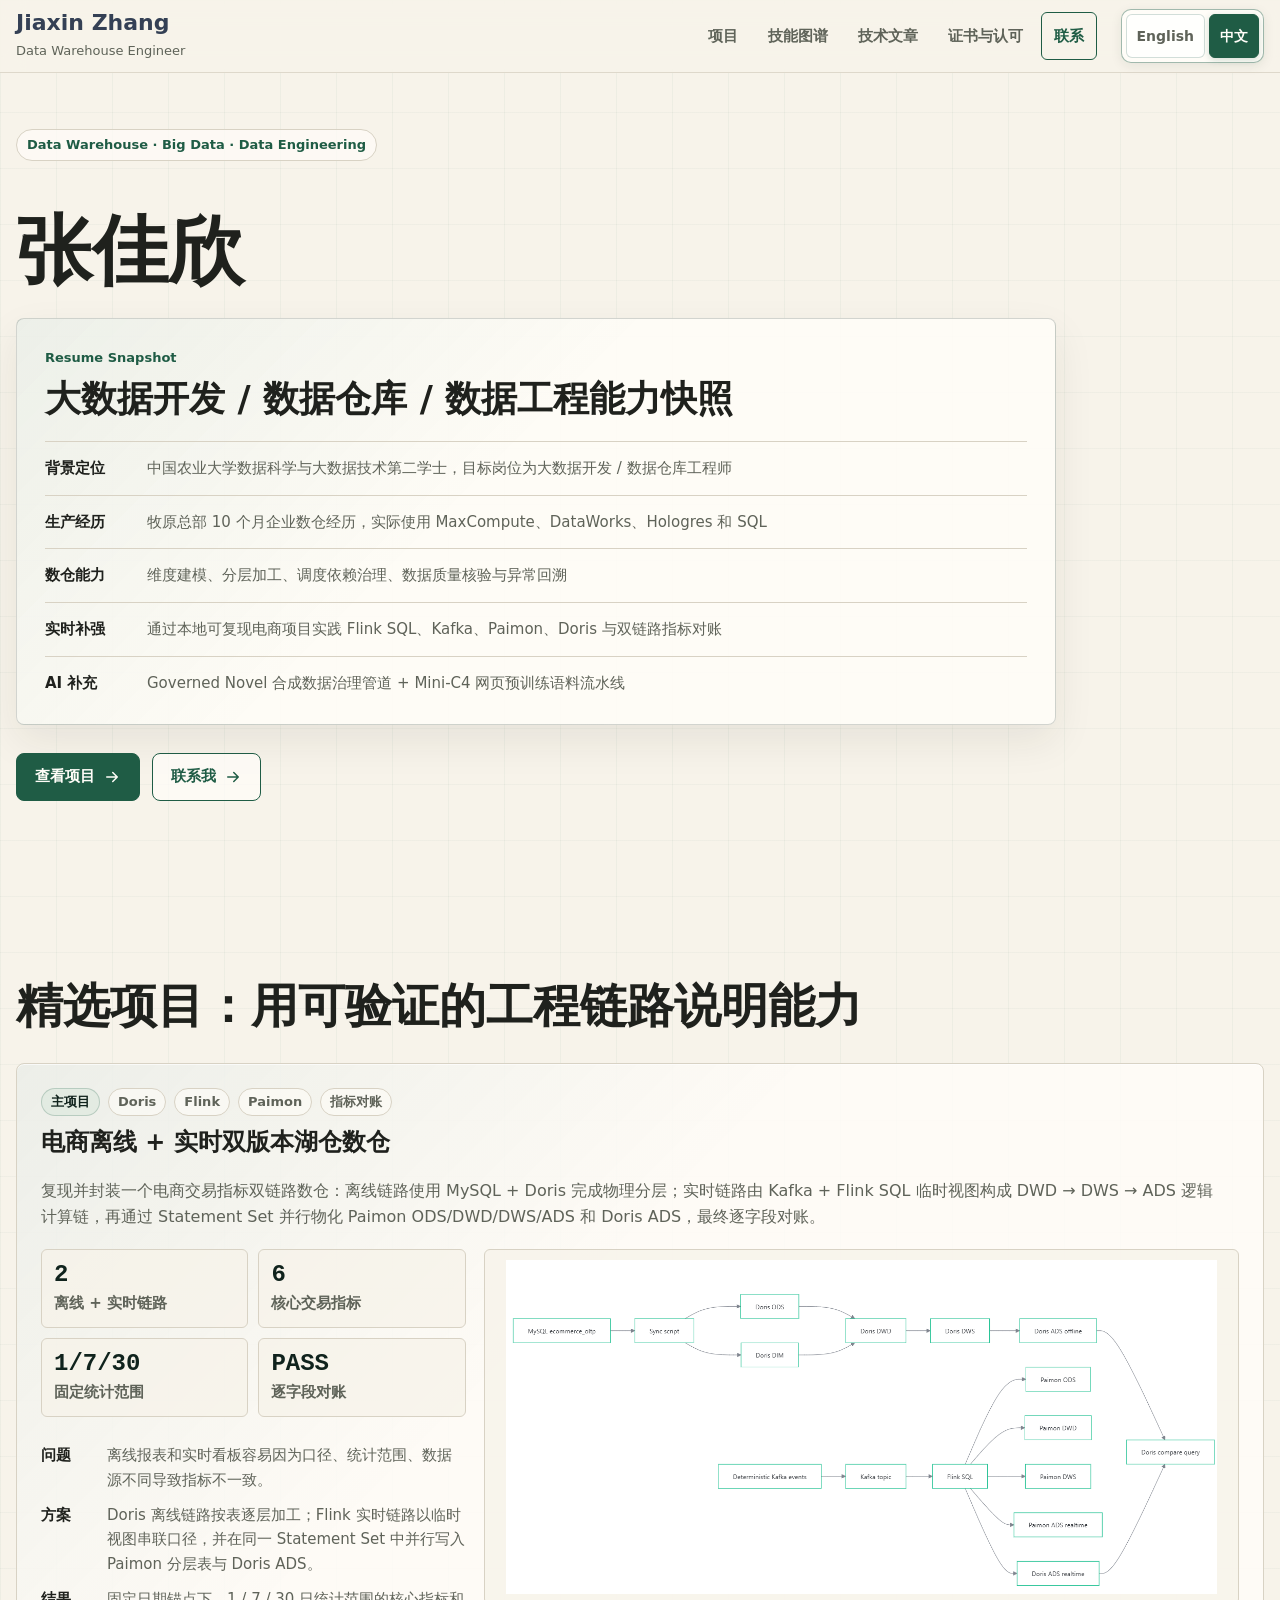
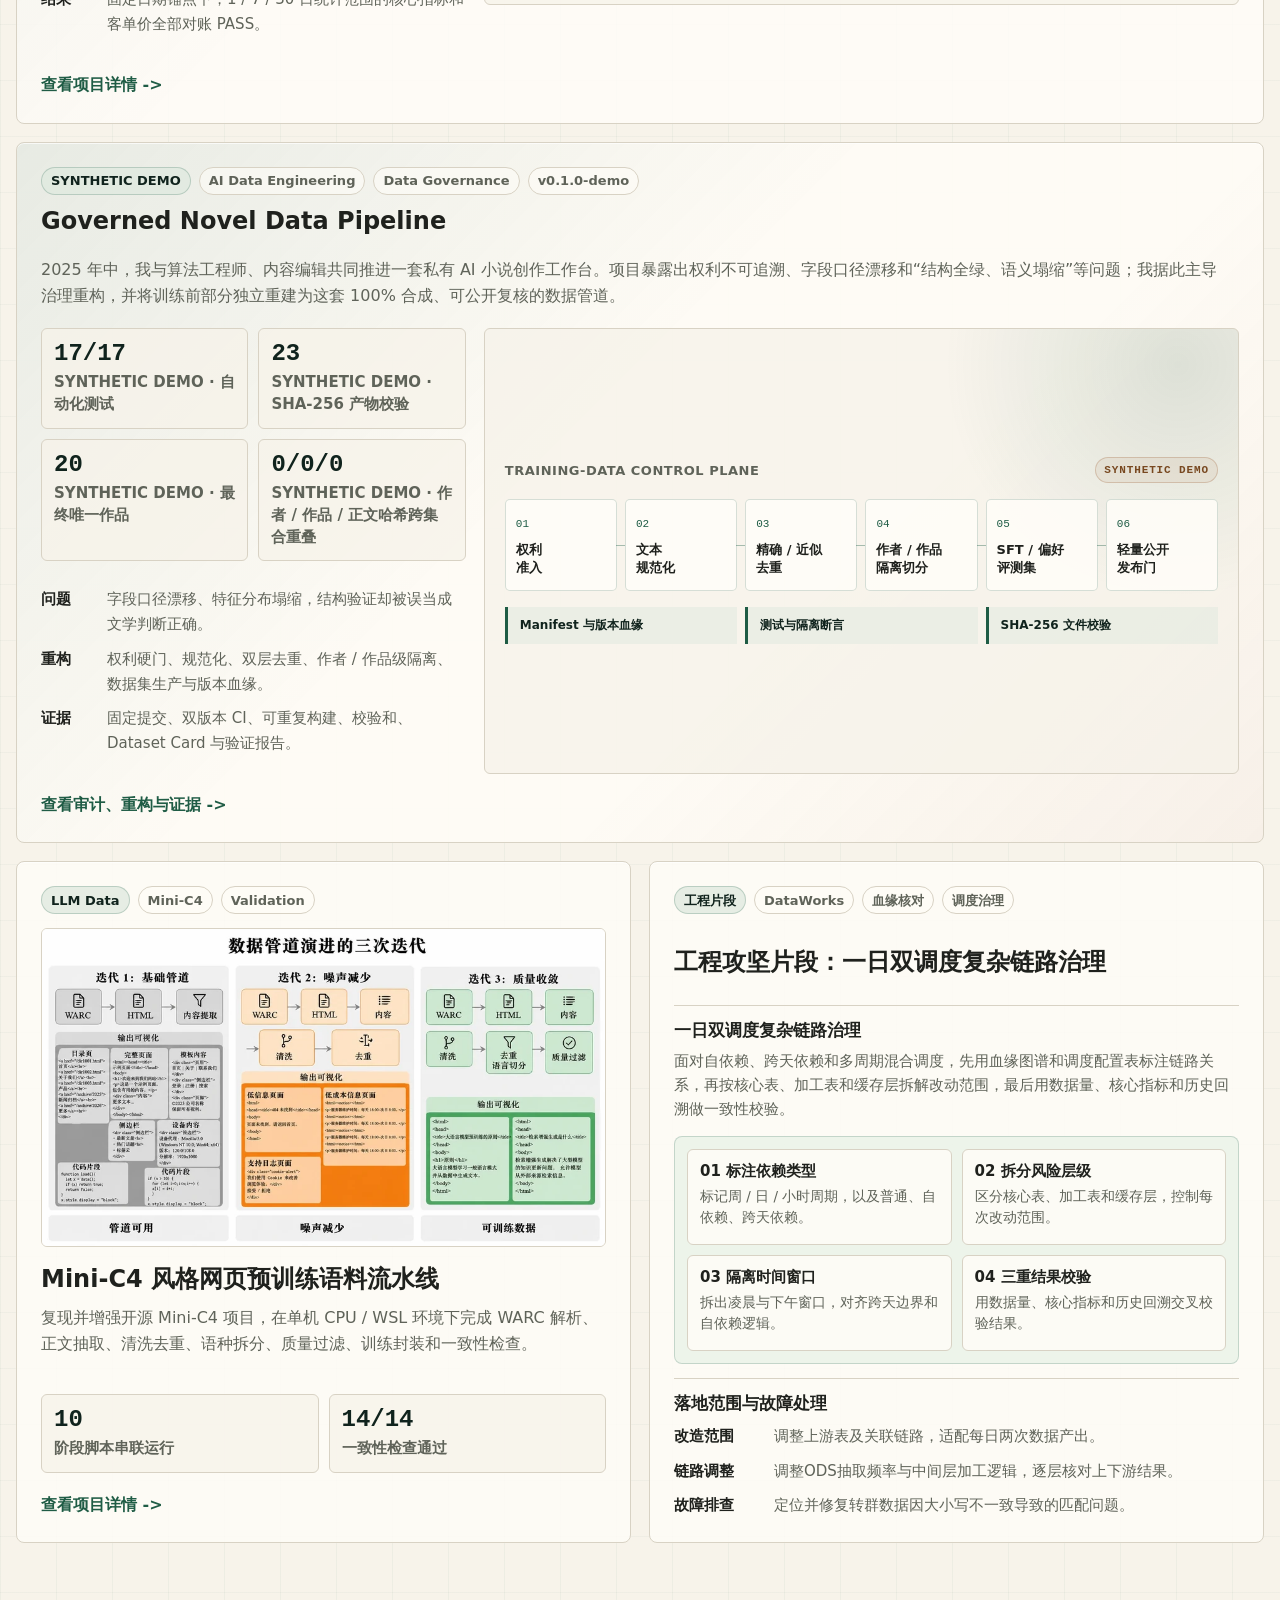
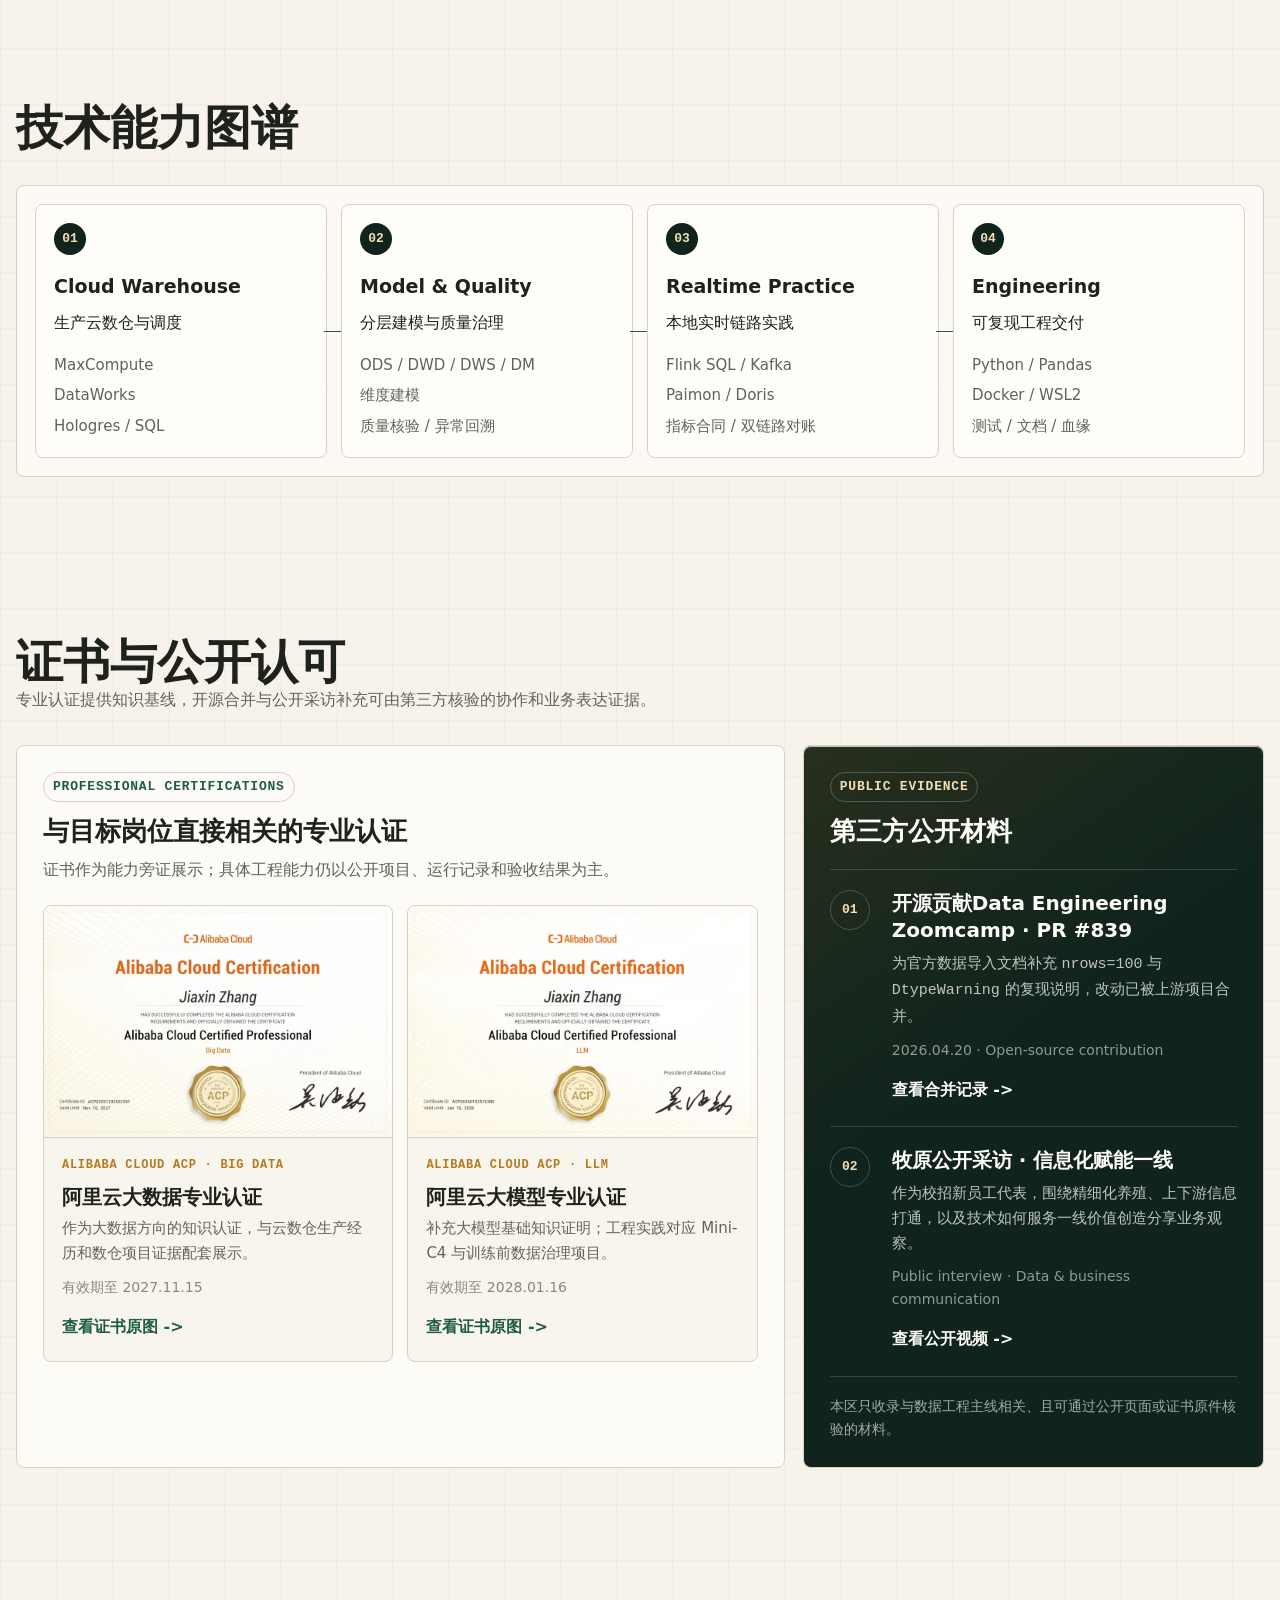
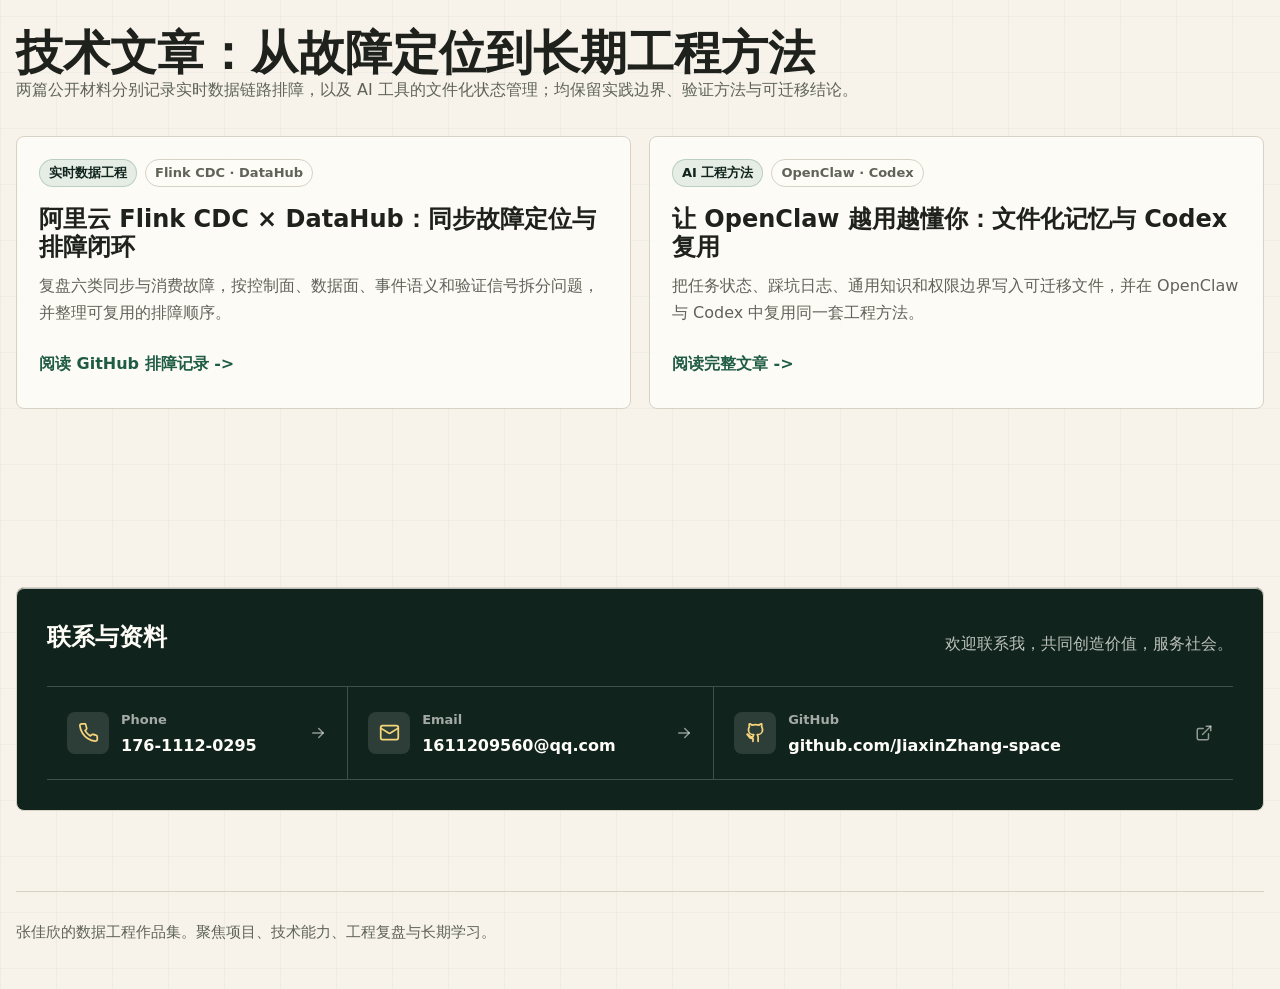
==== public/zh/index.html @ 57612148 "feat: add bilingual portfolio" ====
<!doctype html>
<html lang="zh-CN">
  <head>
    <meta charset="utf-8">
    <meta name="viewport" content="width=device-width, initial-scale=1">
    <title>张佳欣｜大数据开发 / 数据仓库 / 数据工程作品集</title>
    <meta
      name="description"
      content="张佳欣的大数据开发、数据仓库、数据工程方向作品集，展示离线数仓、实时链路、复杂调度和 LLM 数据管道项目。"
    >
    <link rel="canonical" href="https://jiaxinzhang-space.github.io/zh/">
    <link rel="alternate" hreflang="en" href="https://jiaxinzhang-space.github.io/">
    <link rel="alternate" hreflang="zh-CN" href="https://jiaxinzhang-space.github.io/zh/">
    <link rel="alternate" hreflang="x-default" href="https://jiaxinzhang-space.github.io/">
    <link rel="icon" href="../favicon.svg" type="image/svg+xml">
    <meta name="theme-color" content="#10231d">
    <meta property="og:type" content="website">
    <meta property="og:locale" content="zh_CN">
    <meta property="og:locale:alternate" content="en_US">
    <meta property="og:site_name" content="张佳欣的技术作品集">
    <meta property="og:title" content="张佳欣｜大数据开发 / 数据仓库 / 数据工程作品集">
    <meta property="og:description" content="离线数仓、实时链路、数据治理与 LLM 数据工程项目，用公开仓库和验收结果展示可验证的工程能力。">
    <meta property="og:url" content="https://jiaxinzhang-space.github.io/zh/">
    <meta property="og:image" content="https://jiaxinzhang-space.github.io/og-cover.png">
    <meta property="og:image:width" content="1200">
    <meta property="og:image:height" content="630">
    <meta name="twitter:card" content="summary_large_image">
    <meta name="twitter:title" content="张佳欣｜数据工程作品集">
    <meta name="twitter:description" content="离线数仓、实时链路、数据治理与 LLM 数据工程项目。">
    <meta name="twitter:image" content="https://jiaxinzhang-space.github.io/og-cover.png">
    <script type="application/ld+json">
      {
        "@context": "https://schema.org",
        "@graph": [
          {
            "@type": "Person",
            "@id": "https://jiaxinzhang-space.github.io/#person",
            "name": "张佳欣",
            "alternateName": "Jiaxin Zhang",
            "url": "https://jiaxinzhang-space.github.io/",
            "jobTitle": "数据工程师",
            "email": "mailto:1611209560@qq.com",
            "sameAs": [
              "https://github.com/JiaxinZhang-space",
              "https://blog.csdn.net/zjx19961016"
            ],
            "knowsAbout": ["数据仓库", "大数据开发", "数据工程", "Flink", "Doris", "LLM 数据工程"]
          },
          {
            "@type": "WebSite",
            "@id": "https://jiaxinzhang-space.github.io/zh/#website",
            "url": "https://jiaxinzhang-space.github.io/zh/",
            "name": "张佳欣的技术作品集",
            "inLanguage": "zh-CN",
            "author": {"@id": "https://jiaxinzhang-space.github.io/#person"}
          }
        ]
      }
    </script>
    <style>
      :root {
        --bg: #f7f3ea;
        --surface: #fffdf8;
        --surface-strong: #f0eadf;
        --ink: #1f211d;
        --muted: #5f6359;
        --subtle: #8a887e;
        --line: #d8d2c4;
        --line-strong: #bdb5a5;
        --green: #1f5c45;
        --green-dark: #10231d;
        --green-soft: #dfe9df;
        --amber: #b7791f;
        --amber-soft: #f3dfb7;
        --code: #f5efe3;
        --shadow: 0 16px 40px rgba(32, 34, 29, 0.08);
        --radius: 8px;
        --content: 1360px;
      }

      * {
        box-sizing: border-box;
      }

      body {
        margin: 0;
        background:
          linear-gradient(90deg, rgba(31, 92, 69, 0.045) 1px, transparent 1px),
          linear-gradient(rgba(31, 92, 69, 0.035) 1px, transparent 1px),
          var(--bg);
        background-size: 56px 56px;
        color: var(--ink);
        font-family:
          system-ui,
          -apple-system,
          BlinkMacSystemFont,
          "Segoe UI",
          sans-serif;
        font-size: clamp(16px, 0.95vw, 17px);
        line-height: 1.65;
      }

      a {
        color: inherit;
        text-decoration: none;
      }

      a:focus-visible,
      button:focus-visible {
        outline: 3px solid rgba(183, 121, 31, 0.55);
        outline-offset: 3px;
      }

      .skip-link {
        position: fixed;
        top: 12px;
        left: 12px;
        z-index: 100;
        padding: 10px 14px;
        border-radius: var(--radius);
        background: var(--green-dark);
        color: #fffdf8;
        transform: translateY(-160%);
        transition: transform 160ms ease;
      }

      .skip-link:focus {
        transform: translateY(0);
      }

      .site-header {
        position: sticky;
        top: 0;
        z-index: 20;
        border-bottom: 1px solid rgba(216, 210, 196, 0.82);
        background: rgba(247, 243, 234, 0.92);
        backdrop-filter: blur(12px);
      }

      .nav {
        display: flex;
        align-items: center;
        justify-content: space-between;
        width: min(100% - 32px, var(--content));
        min-height: 72px;
        margin: 0 auto;
        gap: 24px;
      }

      .brand {
        display: inline-flex;
        flex-direction: column;
        justify-content: center;
        align-items: center;
        min-width: max-content;
        font-weight: 700;
      }

      .brand small {
        display: block;
        margin-top: 2px;
        color: var(--muted);
        font-size: 13px;
        font-weight: 500;
      }

      .brand-name {
        color: #344055;
        font-size: 22px;
        line-height: 1.1;
        font-weight: 650;
      }

      .nav-links {
        display: flex;
        align-items: center;
        justify-content: flex-end;
        gap: 6px;
        flex-wrap: wrap;
      }

      .nav-links a {
        min-height: 48px;
        display: inline-flex;
        align-items: center;
        padding: 0 12px;
        border-radius: 6px;
        color: var(--muted);
        font-size: clamp(15px, 0.95vw, 16px);
        font-weight: 600;
        transition: background 180ms ease, color 180ms ease;
      }

      .nav-links a:hover {
        background: rgba(31, 92, 69, 0.08);
        color: var(--ink);
      }

      .resume-link {
        border: 1px solid var(--green);
        color: var(--green) !important;
      }

      main {
        overflow: clip;
      }

      .section {
        width: min(100% - 32px, var(--content));
        margin: 0 auto;
        padding: 80px 0;
        scroll-margin-top: 88px;
      }

      .hero {
        display: grid;
        grid-template-columns: minmax(0, 1fr);
        align-items: start;
        gap: 28px;
        min-height: calc(100dvh - 72px);
        padding-top: 56px;
        padding-bottom: 72px;
      }

      .hero-content {
        display: grid;
        gap: 28px;
        max-width: 1040px;
      }

      .eyebrow {
        display: inline-flex;
        align-items: center;
        width: fit-content;
        min-height: 32px;
        margin-bottom: 22px;
        padding: 0 10px;
        border: 1px solid var(--line);
        border-radius: 999px;
        background: rgba(255, 253, 248, 0.72);
        color: var(--green);
        font-size: 13px;
        font-weight: 700;
      }

      h1,
      h2,
      h3,
      p {
        margin-top: 0;
      }

      h1 {
        max-width: 720px;
        margin-bottom: 0;
        font-size: clamp(42px, 6.2vw, 76px);
        line-height: 1.04;
        letter-spacing: 0;
      }

      .hero-actions {
        display: flex;
        flex-wrap: wrap;
        align-items: center;
        gap: 12px;
      }

      .button {
        min-height: 48px;
        display: inline-flex;
        align-items: center;
        justify-content: center;
        gap: 8px;
        padding: 0 18px;
        border: 1px solid var(--green);
        border-radius: var(--radius);
        font-size: clamp(15px, 0.95vw, 16px);
        font-weight: 750;
        transition:
          transform 180ms ease,
          background 180ms ease,
          border-color 180ms ease,
          color 180ms ease;
      }

      .button:hover {
        transform: translateY(-2px);
      }

      .button.primary {
        background: var(--green);
        color: #fffdf8;
      }

      .button.secondary {
        background: rgba(255, 253, 248, 0.74);
        color: var(--green);
      }

      .button svg {
        width: 18px;
        height: 18px;
      }

      .resume-snapshot {
        padding: 28px;
        border: 1px solid rgba(16, 35, 29, 0.18);
        border-radius: var(--radius);
        background:
          linear-gradient(135deg, rgba(31, 92, 69, 0.08), transparent 44%),
          rgba(255, 253, 248, 0.86);
        box-shadow: var(--shadow);
      }

      .snapshot-kicker {
        display: block;
        margin-bottom: 10px;
        color: var(--green);
        font-size: 13px;
        font-weight: 800;
      }

      .resume-snapshot h2 {
        margin-bottom: 20px;
        font-size: clamp(24px, 3vw, 36px);
        line-height: 1.18;
      }

      .snapshot-list {
        display: grid;
        gap: 14px;
        margin: 0;
        padding: 0;
        list-style: none;
      }

      .snapshot-list li {
        display: grid;
        grid-template-columns: 88px minmax(0, 1fr);
        gap: 14px;
        padding-top: 14px;
        border-top: 1px solid var(--line);
      }

      .snapshot-list strong {
        color: var(--ink);
        font-size: 15px;
      }

      .snapshot-list span {
        color: var(--muted);
        font-size: 15px;
      }

      .section-heading {
        display: grid;
        grid-template-columns: 1fr;
        align-items: start;
        gap: 0;
        margin-bottom: 32px;
      }

      .section-heading h2 {
        margin-bottom: 0;
        font-size: clamp(30px, 3.7vw, 52px);
        line-height: 1.05;
        letter-spacing: 0;
      }

      .section-heading p {
        margin-bottom: 0;
        color: var(--muted);
      }

      .project-grid {
        display: grid;
        grid-template-columns: repeat(2, minmax(0, 1fr));
        align-items: stretch;
        gap: 18px;
      }

      .project-card,
      .article-card,
      .research-panel,
      .about-panel,
      .contact-panel {
        border: 1px solid var(--line);
        border-radius: var(--radius);
        background: rgba(255, 253, 248, 0.82);
        box-shadow: 0 1px 0 rgba(255, 255, 255, 0.7) inset;
      }

      .project-card {
        display: flex;
        flex-direction: column;
        min-height: 328px;
        padding: 24px;
        transition: transform 180ms ease, border-color 180ms ease, box-shadow 180ms ease;
      }

      .project-card:hover {
        transform: translateY(-3px);
        border-color: var(--line-strong);
        box-shadow: var(--shadow);
      }

      .project-card.featured {
        display: grid;
        grid-column: 1 / -1;
        gap: 18px;
        background:
          linear-gradient(135deg, rgba(31, 92, 69, 0.08), transparent 42%),
          rgba(255, 253, 248, 0.86);
      }

      .project-featured-intro {
        display: grid;
        gap: 10px;
      }

      .project-featured-intro .project-topline {
        margin-bottom: 2px;
      }

      .project-featured-intro h3 {
        max-width: 980px;
        margin-bottom: 0;
        font-size: clamp(28px, 2.35vw, 38px);
      }

      .project-featured-intro p {
        max-width: 1180px;
        margin-bottom: 0;
        font-size: clamp(16px, 1.05vw, 18px);
      }

      .project-featured-body {
        display: grid;
        grid-template-columns: minmax(360px, 0.72fr) minmax(0, 1.28fr);
        gap: 18px;
        align-items: start;
      }

      .project-featured-copy {
        display: flex;
        flex-direction: column;
        min-height: 100%;
      }

      .project-card.featured .project-metrics {
        grid-template-columns: repeat(2, minmax(0, 1fr));
        margin-top: 0;
      }

      .project-card.featured .project-list {
        margin-bottom: 18px;
      }

      .project-card.featured .project-list li {
        grid-template-columns: 54px minmax(0, 1fr);
      }

      .project-card.featured .project-visual {
        margin: 0;
      }

      .project-card.featured > .card-link {
        width: fit-content;
        margin-top: 0;
      }
      .project-visual {
        margin: -4px 0 18px;
        overflow: hidden;
        border: 1px solid var(--line);
        border-radius: 6px;
        background: rgba(247, 243, 234, 0.74);
      }

      .project-visual img {
        display: block;
        width: 100%;
        height: auto;
        aspect-ratio: 900 / 506;
        object-fit: cover;
      }

      .project-visual[data-visual="ecommerce-home-thumb"] img {
        aspect-ratio: 1386 / 651;
        object-fit: contain;
        padding: 10px;
      }

      .project-card.novel-featured {
        background:
          linear-gradient(135deg, rgba(31, 92, 69, 0.1), transparent 44%),
          linear-gradient(315deg, rgba(159, 99, 57, 0.07), transparent 36%),
          rgba(255, 253, 248, 0.88);
      }

      .novel-home-visual {
        display: grid;
        align-content: center;
        gap: 16px;
        min-height: 100%;
        margin: 0;
        padding: 20px;
        overflow: hidden;
        border: 1px solid var(--line);
        border-radius: 6px;
        background:
          radial-gradient(circle at 92% 8%, rgba(31, 92, 69, 0.12), transparent 29%),
          rgba(247, 243, 234, 0.78);
      }

      .novel-home-visual figcaption {
        display: flex;
        flex-wrap: wrap;
        align-items: center;
        justify-content: space-between;
        gap: 8px;
        color: var(--muted);
        font-size: 13px;
        font-weight: 720;
        letter-spacing: 0.04em;
      }

      .synthetic-mark {
        display: inline-flex;
        align-items: center;
        min-height: 26px;
        padding: 0 8px;
        border: 1px solid rgba(159, 99, 57, 0.28);
        border-radius: 999px;
        background: rgba(159, 99, 57, 0.08);
        color: #784820;
        font-family: ui-monospace, SFMono-Regular, Consolas, monospace;
        font-size: 11px;
        letter-spacing: 0.08em;
      }

      .novel-mini-flow {
        display: grid;
        grid-template-columns: repeat(6, minmax(0, 1fr));
        gap: 8px;
      }

      .novel-mini-step {
        position: relative;
        display: grid;
        align-content: center;
        min-height: 92px;
        padding: 12px 10px;
        border: 1px solid rgba(31, 92, 69, 0.18);
        border-radius: 5px;
        background: rgba(255, 253, 248, 0.86);
      }

      .novel-mini-step::after {
        content: "";
        position: absolute;
        top: 50%;
        right: -9px;
        z-index: 2;
        width: 9px;
        height: 1px;
        background: rgba(31, 92, 69, 0.38);
      }

      .novel-mini-step:last-child::after {
        display: none;
      }

      .novel-mini-step small {
        margin-bottom: 8px;
        color: var(--green);
        font-family: ui-monospace, SFMono-Regular, Consolas, monospace;
        font-size: 11px;
      }

      .novel-mini-step strong {
        color: var(--ink);
        font-size: 13px;
        line-height: 1.35;
      }

      .novel-mini-controls {
        display: grid;
        grid-template-columns: repeat(3, minmax(0, 1fr));
        gap: 8px;
      }

      .novel-mini-control {
        padding: 10px 12px;
        border-left: 3px solid var(--green);
        background: rgba(223, 233, 223, 0.5);
        color: var(--green-dark);
        font-size: 12px;
        font-weight: 750;
        line-height: 1.4;
      }

      .project-topline,
      .article-meta {
        display: flex;
        flex-wrap: wrap;
        align-items: center;
        gap: 8px;
        margin-bottom: 18px;
      }

      .pill {
        display: inline-flex;
        align-items: center;
        min-height: 28px;
        padding: 0 9px;
        border: 1px solid var(--line);
        border-radius: 999px;
        background: rgba(255, 253, 248, 0.58);
        color: var(--muted);
        cursor: default;
        user-select: none;
        font-size: 13px;
        font-weight: 700;
      }

      .pill.strong {
        border-color: rgba(31, 92, 69, 0.22);
        background: rgba(223, 233, 223, 0.78);
        color: var(--green-dark);
      }

      .project-card h3,
      .article-card h3,
      .research-panel h3,
      .about-panel h3 {
        margin-bottom: 12px;
        font-size: 24px;
        line-height: 1.18;
      }

      .project-card p,
      .article-card p,
      .research-panel p,
      .about-panel p,
      .contact-panel p {
        color: var(--muted);
      }

      .project-list {
        display: grid;
        gap: 10px;
        margin: 18px 0 24px;
        padding: 0;
        list-style: none;
      }

      .project-list li {
        display: grid;
        grid-template-columns: 88px minmax(0, 1fr);
        gap: 12px;
        color: var(--muted);
        font-size: 15px;
      }

      .project-list strong {
        color: var(--ink);
      }

      .project-metrics {
        display: grid;
        grid-template-columns: repeat(auto-fit, minmax(112px, 1fr));
        gap: 10px;
        margin: 20px 0 8px;
      }

      .project-metric {
        min-height: 78px;
        padding: 12px;
        border: 1px solid var(--line);
        border-radius: 6px;
        background: rgba(247, 243, 234, 0.74);
      }

      .project-metric strong {
        display: block;
        margin-bottom: 5px;
        color: var(--green-dark);
        font-family: ui-monospace, SFMono-Regular, Consolas, monospace;
        font-size: clamp(24px, 1.8vw, 30px);
        line-height: 1.1;
      }

      .project-metric span {
        display: block;
        color: var(--muted);
        font-size: 15px;
        font-weight: 650;
        line-height: 1.45;
      }

      .engineering-card {
        gap: 16px;
      }

      .engineering-card .project-list {
        margin: 10px 0 0;
      }

      .challenge-cases {
        display: grid;
        gap: 14px;
      }

      .challenge-case {
        padding-top: 14px;
        border-top: 1px solid var(--line);
      }

      .challenge-case h4 {
        margin: 0 0 8px;
        color: var(--ink);
        font-size: 17px;
        line-height: 1.25;
      }

      .challenge-case p {
        margin-bottom: 0;
        font-size: 15px;
        line-height: 1.62;
      }

      .card-link {
        margin-top: auto;
        color: var(--green);
        font-weight: 800;
      }

      .challenge-case .card-link {
        display: inline-flex;
        align-items: center;
        width: fit-content;
        min-height: 44px;
        margin-top: 8px;
      }


      .governance-map {
        display: grid;
        grid-template-columns: repeat(2, minmax(0, 1fr));
        gap: 10px;
        margin-top: 14px;
        padding: 12px;
        border: 1px solid rgba(31, 92, 69, 0.2);
        border-radius: 8px;
        background: rgba(222, 237, 225, 0.52);
      }

      .governance-step {
        min-height: 96px;
        padding: 12px;
        border: 1px solid var(--line);
        border-radius: 6px;
        background: rgba(255, 253, 248, 0.84);
      }

      .governance-step strong {
        display: block;
        margin-bottom: 6px;
        color: var(--ink);
        font-size: 15px;
        line-height: 1.25;
      }

      .governance-step span {
        display: block;
        color: var(--muted);
        font-size: 13.5px;
        line-height: 1.5;
      }

      .pipeline {
        display: grid;
        grid-template-columns: repeat(4, minmax(0, 1fr));
        gap: 14px;
        padding: 18px;
        border: 1px solid var(--line);
        border-radius: var(--radius);
        background: rgba(255, 253, 248, 0.72);
      }

      .pipe-stage {
        position: relative;
        min-height: 216px;
        padding: 18px;
        border: 1px solid var(--line);
        border-radius: var(--radius);
        background: var(--surface);
      }

      .pipe-stage::after {
        content: "";
        position: absolute;
        top: 50%;
        right: -16px;
        width: 18px;
        height: 1px;
        background: var(--green);
      }

      .pipe-stage:last-child::after {
        display: none;
      }

      .pipe-index {
        display: grid;
        width: 32px;
        height: 32px;
        margin-bottom: 16px;
        place-items: center;
        border-radius: 50%;
        background: var(--green-dark);
        color: var(--amber-soft);
        font-family: ui-monospace, SFMono-Regular, Consolas, monospace;
        font-size: 13px;
        font-weight: 800;
      }

      .pipe-stage h3 {
        margin-bottom: 8px;
        font-size: 19px;
      }

      .pipe-stage ul {
        display: grid;
        gap: 6px;
        margin: 14px 0 0;
        padding: 0;
        color: var(--muted);
        list-style: none;
        font-size: 15px;
      }

      .articles-grid {
        display: grid;
        grid-template-columns: repeat(2, minmax(0, 1fr));
        gap: 18px;
      }

      .article-card {
        display: flex;
        flex-direction: column;
        min-height: 270px;
        padding: 22px;
        transition: transform 180ms ease, border-color 180ms ease;
      }

      .article-card .card-link {
        display: inline-flex;
        align-items: center;
        width: fit-content;
        min-height: 44px;
        margin-top: auto;
      }

      .article-card:hover {
        transform: translateY(-3px);
        border-color: var(--line-strong);
      }

      .research {
        display: grid;
        grid-template-columns: minmax(0, 0.82fr) minmax(320px, 0.58fr);
        gap: 18px;
      }

      .research-panel,
      .about-panel,
      .contact-panel {
        padding: 26px;
      }

      .research-list {
        display: grid;
        gap: 14px;
        margin: 22px 0 0;
        padding: 0;
        list-style: none;
      }

      .research-list li {
        display: grid;
        grid-template-columns: 32px minmax(0, 1fr);
        gap: 12px;
        align-items: start;
        padding-top: 14px;
        border-top: 1px solid var(--line);
      }

      .research-list span {
        display: grid;
        width: 32px;
        height: 32px;
        place-items: center;
        border-radius: 50%;
        background: var(--code);
        color: var(--green);
        font-family: ui-monospace, SFMono-Regular, Consolas, monospace;
        font-weight: 800;
      }

      .research-list strong {
        display: block;
        margin-bottom: 4px;
      }

      .research-list p {
        margin-bottom: 0;
      }

      .schema {
        display: grid;
        gap: 12px;
        align-content: center;
        min-height: 100%;
        border: 1px solid rgba(16, 35, 29, 0.16);
        border-radius: var(--radius);
        background: var(--green-dark);
        padding: 22px;
        color: #fffdf8;
      }

      .schema-node {
        display: flex;
        align-items: center;
        justify-content: space-between;
        gap: 14px;
        min-height: 52px;
        padding: 0 14px;
        border: 1px solid rgba(255, 255, 255, 0.14);
        border-radius: 6px;
        background: rgba(255, 255, 255, 0.06);
        font-weight: 750;
      }

      .schema-node small {
        color: rgba(255, 253, 248, 0.62);
        font-family: ui-monospace, SFMono-Regular, Consolas, monospace;
      }


      .credentials-layout {
        display: grid;
        grid-template-columns: minmax(0, 1.2fr) minmax(320px, 0.72fr);
        gap: 18px;
        align-items: stretch;
      }

      .credentials-group,
      .recognition-panel {
        border: 1px solid var(--line);
        border-radius: var(--radius);
        padding: 26px;
        background: rgba(255, 253, 248, 0.82);
        box-shadow: 0 1px 0 rgba(255, 255, 255, 0.7) inset;
      }

      .proof-kicker {
        display: inline-flex;
        align-items: center;
        width: fit-content;
        min-height: 30px;
        padding: 0 9px;
        border: 1px solid var(--line);
        border-radius: 999px;
        color: var(--green);
        font-family: ui-monospace, SFMono-Regular, Consolas, monospace;
        font-size: 13px;
        font-weight: 800;
        letter-spacing: 0.06em;
        text-transform: uppercase;
      }

      .credentials-group > h3,
      .recognition-panel > h3 {
        margin: 14px 0 0;
        font-size: clamp(23px, 2vw, 30px);
        line-height: 1.2;
      }

      .credentials-group > p {
        max-width: 720px;
        margin: 10px 0 0;
        color: var(--muted);
      }

      .certificate-grid {
        display: grid;
        grid-template-columns: repeat(2, minmax(0, 1fr));
        gap: 14px;
        margin-top: 22px;
      }

      .certificate-card {
        display: flex;
        min-width: 0;
        flex-direction: column;
        overflow: hidden;
        border: 1px solid var(--line);
        border-radius: var(--radius);
        background: rgba(247, 243, 234, 0.68);
        transition: transform 180ms ease, border-color 180ms ease, box-shadow 180ms ease;
      }

      .certificate-card:hover {
        transform: translateY(-3px);
        border-color: var(--line-strong);
        box-shadow: var(--shadow);
      }

      .certificate-visual {
        aspect-ratio: 3 / 2;
        margin: 0;
        overflow: hidden;
        border-bottom: 1px solid var(--line);
        background: #fffdf8;
      }

      .certificate-visual img {
        display: block;
        width: 100%;
        height: 100%;
        object-fit: cover;
      }

      .certificate-copy {
        display: flex;
        flex: 1;
        flex-direction: column;
        padding: 18px;
      }

      .credential-label {
        color: var(--amber);
        font-family: ui-monospace, SFMono-Regular, Consolas, monospace;
        font-size: 12px;
        font-weight: 850;
        letter-spacing: 0.06em;
        text-transform: uppercase;
      }

      .certificate-copy h4 {
        margin: 8px 0 6px;
        font-size: 20px;
        line-height: 1.3;
      }

      .certificate-copy p {
        margin: 0;
        color: var(--muted);
        font-size: 15px;
      }

      .proof-meta {
        display: block;
        margin-top: 10px;
        color: var(--subtle);
        font-size: 14px;
        font-variant-numeric: tabular-nums;
      }

      .certificate-link,
      .recognition-link {
        display: inline-flex;
        align-items: center;
        width: fit-content;
        min-height: 44px;
        margin-top: auto;
        padding-top: 12px;
        color: var(--green);
        font-weight: 800;
      }

      .recognition-panel {
        display: flex;
        flex-direction: column;
        background:
          linear-gradient(145deg, rgba(183, 121, 31, 0.14), transparent 42%),
          var(--green-dark);
        color: #fffdf8;
      }

      .recognition-panel .proof-kicker {
        border-color: rgba(255, 255, 255, 0.22);
        color: var(--amber-soft);
      }

      .recognition-list {
        display: grid;
        gap: 0;
        margin: 22px 0 0;
        padding: 0;
        list-style: none;
      }

      .recognition-item {
        display: grid;
        grid-template-columns: 48px minmax(0, 1fr);
        gap: 14px;
        padding: 20px 0;
        border-top: 1px solid rgba(255, 255, 255, 0.16);
      }

      .evidence-index {
        display: grid;
        width: 40px;
        height: 40px;
        place-items: center;
        border: 1px solid rgba(255, 255, 255, 0.2);
        border-radius: 50%;
        color: var(--amber-soft);
        font-family: ui-monospace, SFMono-Regular, Consolas, monospace;
        font-size: 13px;
        font-weight: 800;
      }

      .recognition-item h4 {
        margin: 0 0 7px;
        font-size: 20px;
        line-height: 1.35;
      }

      .recognition-item p {
        margin: 0;
        color: rgba(255, 253, 248, 0.74);
        font-size: 15px;
      }

      .recognition-item .proof-meta {
        color: rgba(255, 253, 248, 0.54);
      }

      .recognition-link {
        color: #fffdf8;
      }

      .recognition-note {
        margin: auto 0 0;
        padding-top: 18px;
        border-top: 1px solid rgba(255, 255, 255, 0.16);
        color: rgba(255, 253, 248, 0.62);
        font-size: 14px;
      }

      .about-grid {
        display: grid;
        grid-template-columns: minmax(0, 0.72fr) minmax(320px, 0.48fr);
        gap: 18px;
        align-items: stretch;
      }

      .about-panel.highlight {
        background:
          linear-gradient(135deg, rgba(183, 121, 31, 0.13), transparent 48%),
          rgba(255, 253, 248, 0.86);
      }

      .about-items {
        display: grid;
        grid-template-columns: repeat(3, minmax(0, 1fr));
        gap: 12px;
        margin-top: 24px;
      }

      .about-item {
        min-height: 116px;
        padding: 16px;
        border: 1px solid var(--line);
        border-radius: var(--radius);
        background: rgba(247, 243, 234, 0.72);
      }

      .about-item strong {
        display: block;
        margin-bottom: 6px;
      }

      .about-item span {
        color: var(--muted);
        font-size: 15px;
      }

      .contact-panel {
        display: grid;
        gap: 28px;
        margin-top: 18px;
        padding: 30px;
        background: var(--green-dark);
        color: #fffdf8;
      }

      .contact-header {
        display: grid;
        grid-template-columns: minmax(220px, 0.72fr) minmax(320px, 1.28fr);
        align-items: end;
        gap: 32px;
      }

      .contact-header p {
        max-width: 560px;
        margin: 0;
        justify-self: end;
        color: rgba(255, 253, 248, 0.72);
        text-align: right;
      }

      .contact-panel h2 {
        margin: 0;
      }

      .contact-actions {
        display: grid;
        grid-template-columns: minmax(0, 0.82fr) minmax(0, 1fr) minmax(0, 1.42fr);
        border-top: 1px solid rgba(255, 253, 248, 0.2);
        border-bottom: 1px solid rgba(255, 253, 248, 0.2);
      }

      .contact-card {
        min-width: 0;
        min-height: 92px;
        display: grid;
        grid-template-columns: 42px minmax(0, 1fr) 18px;
        align-items: center;
        gap: 12px;
        padding: 18px 20px;
        color: #fffdf8;
        transition: background 180ms ease;
      }

      .contact-card + .contact-card {
        border-left: 1px solid rgba(255, 253, 248, 0.2);
      }

      .contact-card:hover {
        background: rgba(255, 253, 248, 0.08);
      }

      .contact-card:focus-visible {
        outline: 2px solid #f6d47a;
        outline-offset: -2px;
      }

      .contact-icon {
        width: 42px;
        height: 42px;
        display: inline-flex;
        align-items: center;
        justify-content: center;
        border-radius: 8px;
        background: rgba(255, 253, 248, 0.12);
        color: #f6d47a;
      }

      .contact-icon svg {
        width: 21px;
        height: 21px;
        stroke: currentColor;
      }

      .contact-label {
        display: block;
        color: rgba(255, 253, 248, 0.62);
        font-size: 13px;
        font-weight: 700;
      }

      .contact-value {
        display: block;
        margin-top: 4px;
        color: #fffdf8;
        font-size: 16px;
        font-weight: 750;
        line-height: 1.35;
        white-space: nowrap;
      }

      .contact-arrow {
        display: inline-flex;
        color: rgba(255, 253, 248, 0.54);
        transition: color 180ms ease, transform 180ms ease;
      }

      .contact-arrow svg {
        width: 18px;
        height: 18px;
        stroke: currentColor;
      }

      .contact-card:hover .contact-arrow {
        color: #f6d47a;
        transform: translateX(2px);
      }

      footer {
        width: min(100% - 32px, var(--content));
        margin: 0 auto;
        padding: 28px 0 48px;
        border-top: 1px solid var(--line);
        color: var(--muted);
        font-size: 15px;
      }

      @media (max-width: 1100px) {
        .contact-actions {
          grid-template-columns: minmax(0, 0.82fr) minmax(0, 1.18fr);
        }

        .contact-card:nth-child(3) {
          grid-column: 1 / -1;
          border-top: 1px solid rgba(255, 253, 248, 0.2);
          border-left: 0;
        }
      }

      @media (max-width: 900px) {
        .nav {
          align-items: flex-start;
          flex-direction: column;
          padding: 14px 0;
          gap: 10px;
        }

        .nav-links {
          justify-content: flex-start;
        }

        .section {
          scroll-margin-top: 152px;
        }

        .hero,
        .section-heading,
        .project-grid,
        .research,
        .about-grid,
        .contact-panel,
        .credentials-layout {
          grid-template-columns: 1fr;
        }
        .project-featured-body {
          grid-template-columns: 1fr;
        }

        .novel-mini-flow {
          grid-template-columns: repeat(3, minmax(0, 1fr));
        }

        .novel-mini-step:nth-child(3)::after,
        .novel-mini-step:last-child::after {
          display: none;
        }

        .hero {
          min-height: auto;
          padding-top: 44px;
        }

        .pipeline,
        .articles-grid,
        .about-items {
          grid-template-columns: 1fr;
        }

        .pipe-stage {
          min-height: auto;
        }

        .pipe-stage::after {
          top: auto;
          right: auto;
          bottom: -15px;
          left: 32px;
          width: 1px;
          height: 16px;
        }

        .contact-header {
          grid-template-columns: 1fr;
          gap: 12px;
        }

        .contact-header p {
          justify-self: start;
          text-align: left;
        }

        .contact-actions {
          grid-template-columns: 1fr;
        }

        .contact-card + .contact-card {
          border-top: 1px solid rgba(255, 253, 248, 0.2);
          border-left: 0;
        }

        .contact-card:nth-child(3) {
          grid-column: auto;
        }
      }

      @media (max-width: 560px) {
        .section {
          width: min(100% - 24px, var(--content));
          padding: 56px 0;
        }

        .nav {
          width: min(100% - 24px, var(--content));
        }

        .nav-links a {
          padding: 0 9px;
        }

        .project-list li {
          grid-template-columns: 1fr;
          gap: 2px;
        }

        .novel-home-visual {
          padding: 14px;
        }

        .novel-mini-flow,
        .novel-mini-controls {
          grid-template-columns: 1fr;
        }

        .novel-mini-step {
          min-height: 70px;
        }

        .novel-mini-step::after {
          display: none;
        }

        .certificate-grid {
          grid-template-columns: 1fr;
        }

        .credentials-group,
        .recognition-panel {
          padding: 20px;
        }

        .recognition-item {
          grid-template-columns: 40px minmax(0, 1fr);
          gap: 12px;
        }

        .contact-panel {
          padding: 22px;
        }

        .contact-card {
          min-height: 82px;
          grid-template-columns: 38px minmax(0, 1fr) 18px;
          gap: 10px;
          padding: 16px 0;
        }

        .contact-icon {
          width: 38px;
          height: 38px;
        }

        .contact-value {
          font-size: 15px;
        }

        .evidence-index {
          width: 36px;
          height: 36px;
        }

      }

      @media (prefers-reduced-motion: reduce) {
        *,
        *::before,
        *::after {
          scroll-behavior: auto !important;
          transition: none !important;
        }
      }
    </style>
    <link rel="stylesheet" href="../assets/i18n.css">
  </head>
  <body id="top">
    <a class="skip-link" href="#main-content">跳到正文</a>
    <header class="site-header">
      <nav class="nav" aria-label="主导航">
        <a class="brand" href="#top" aria-label="返回首页">
          <span>
            <span class="brand-name">Jiaxin Zhang</span>
            <small>Data Warehouse Engineer</small>
          </span>
        </a>
        <div class="nav-links">
          <a href="#projects">项目</a>
          <a href="#skills">技能图谱</a>
          <a href="#writing">技术文章</a>
          <a href="#credentials">证书与认可</a>
          <a class="resume-link" href="#contact">联系</a>
        </div>
        <div class="language-switch" aria-label="选择语言">
          <a href="../index.html" lang="en" hreflang="en">English</a>
          <span lang="zh-CN" aria-current="page">中文</span>
        </div>
      </nav>
    </header>

    <main id="main-content">
      <section class="section hero" aria-labelledby="hero-title">
        <div class="hero-content">
          <span class="eyebrow">Data Warehouse · Big Data · Data Engineering</span>
          <h1 id="hero-title">张佳欣</h1>

          <div class="resume-snapshot" aria-label="首页简历快照">
            <span class="snapshot-kicker">Resume Snapshot</span>
            <h2>大数据开发 / 数据仓库 / 数据工程能力快照</h2>
            <ul class="snapshot-list">
              <li>
                <strong>背景定位</strong>
                <span>中国农业大学数据科学与大数据技术第二学士，目标岗位为大数据开发 / 数据仓库工程师</span>
              </li>
              <li>
                <strong>生产经历</strong>
                <span>牧原总部 10 个月企业数仓经历，实际使用 MaxCompute、DataWorks、Hologres 和 SQL</span>
              </li>
              <li>
                <strong>数仓能力</strong>
                <span>维度建模、分层加工、调度依赖治理、数据质量核验与异常回溯</span>
              </li>
              <li>
                <strong>实时补强</strong>
                <span>通过本地可复现电商项目实践 Flink SQL、Kafka、Paimon、Doris 与双链路指标对账</span>
              </li>
              <li>
                <strong>AI 补充</strong>
                <span>Governed Novel 合成数据治理管道 + Mini-C4 网页预训练语料流水线</span>
              </li>
            </ul>
          </div>

          <div class="hero-actions">
            <a class="button primary" href="#projects">
              查看项目
              <svg viewBox="0 0 24 24" aria-hidden="true">
                <path d="M5 12h14M13 6l6 6-6 6" fill="none" stroke="currentColor" stroke-width="2" stroke-linecap="round" stroke-linejoin="round"/>
              </svg>
            </a>
            <a class="button secondary" href="#contact">
              联系我
              <svg viewBox="0 0 24 24" aria-hidden="true">
                <path d="M5 12h14M13 6l6 6-6 6" fill="none" stroke="currentColor" stroke-width="2" stroke-linecap="round" stroke-linejoin="round"/>
              </svg>
            </a>
          </div>
        </div>
      </section>

      <section class="section" id="projects" aria-labelledby="projects-title">
        <div class="section-heading">
          <h2 id="projects-title">精选项目：用可验证的工程链路说明能力</h2>
        </div>

        <div class="project-grid">
          <article class="project-card featured">
            <div class="project-featured-intro">
              <div class="project-topline">
                <span class="pill strong">主项目</span>
                <span class="pill">Doris</span>
                <span class="pill">Flink</span>
                <span class="pill">Paimon</span>
                <span class="pill">指标对账</span>
              </div>
              <h3>电商离线 + 实时双版本湖仓数仓</h3>
              <p>
                复现并封装一个电商交易指标双链路数仓：离线链路使用 MySQL + Doris 完成物理分层；实时链路由 Kafka + Flink SQL 临时视图构成 DWD → DWS → ADS 逻辑计算链，再通过 Statement Set 并行物化 Paimon ODS/DWD/DWS/ADS 和 Doris ADS，最终逐字段对账。
              </p>
            </div>
            <div class="project-featured-body">
              <div class="project-featured-copy">
                <div class="project-metrics" aria-label="电商数仓项目指标">
                  <div class="project-metric"><strong>2</strong><span>离线 + 实时链路</span></div>
                  <div class="project-metric"><strong>6</strong><span>核心交易指标</span></div>
                  <div class="project-metric"><strong>1/7/30</strong><span>固定统计范围</span></div>
                  <div class="project-metric"><strong>PASS</strong><span>逐字段对账</span></div>
                </div>
                <ul class="project-list">
                  <li><strong>问题</strong><span>离线报表和实时看板容易因为口径、统计范围、数据源不同导致指标不一致。</span></li>
                  <li><strong>方案</strong><span>Doris 离线链路按表逐层加工；Flink 实时链路以临时视图串联口径，并在同一 Statement Set 中并行写入 Paimon 分层表与 Doris ADS。</span></li>
                  <li><strong>结果</strong><span>固定日期锚点下，1 / 7 / 30 日统计范围的核心指标和客单价全部对账 PASS。</span></li>
                </ul>
              </div>
              <figure class="project-visual" data-visual="ecommerce-home-thumb">
              <img src="../assets/projects/ecommerce-lakehouse/architecture.png" alt="电商离线与实时双链路数仓架构缩略图" width="1386" height="651" loading="lazy">
              </figure>
            </div>
                <a class="card-link" href="projects/ecommerce-lakehouse-warehouse.html">查看项目详情 -></a>
          </article>

          <article class="project-card featured novel-featured">
            <div class="project-featured-intro">
              <div class="project-topline">
                <span class="pill strong">SYNTHETIC DEMO</span>
                <span class="pill">AI Data Engineering</span>
                <span class="pill">Data Governance</span>
                <span class="pill">v0.1.0-demo</span>
              </div>
              <h3>Governed Novel Data Pipeline</h3>
              <p>
                2025 年中，我与算法工程师、内容编辑共同推进一套私有 AI 小说创作工作台。项目暴露出权利不可追溯、字段口径漂移和“结构全绿、语义塌缩”等问题；我据此主导治理重构，并将训练前部分独立重建为这套 100% 合成、可公开复核的数据管道。
              </p>
            </div>
            <div class="project-featured-body">
              <div class="project-featured-copy">
                <div class="project-metrics" aria-label="Governed Novel 合成演示指标">
                  <div class="project-metric"><strong>17/17</strong><span>SYNTHETIC DEMO · 自动化测试</span></div>
                  <div class="project-metric"><strong>23</strong><span>SYNTHETIC DEMO · SHA-256 产物校验</span></div>
                  <div class="project-metric"><strong>20</strong><span>SYNTHETIC DEMO · 最终唯一作品</span></div>
                  <div class="project-metric"><strong>0/0/0</strong><span>SYNTHETIC DEMO · 作者 / 作品 / 正文哈希跨集合重叠</span></div>
                </div>
                <ul class="project-list">
                  <li><strong>问题</strong><span>字段口径漂移、特征分布塌缩，结构验证却被误当成文学判断正确。</span></li>
                  <li><strong>重构</strong><span>权利硬门、规范化、双层去重、作者 / 作品级隔离、数据集生产与版本血缘。</span></li>
                  <li><strong>证据</strong><span>固定提交、双版本 CI、可重复构建、校验和、Dataset Card 与验证报告。</span></li>
                </ul>
              </div>
              <figure class="novel-home-visual" aria-label="Governed Novel 数据治理管道缩略流程图">
                <figcaption>
                  <span>TRAINING-DATA CONTROL PLANE</span>
                  <span class="synthetic-mark">SYNTHETIC DEMO</span>
                </figcaption>
                <div class="novel-mini-flow">
                  <div class="novel-mini-step"><small>01</small><strong>权利<br>准入</strong></div>
                  <div class="novel-mini-step"><small>02</small><strong>文本<br>规范化</strong></div>
                  <div class="novel-mini-step"><small>03</small><strong>精确 / 近似<br>去重</strong></div>
                  <div class="novel-mini-step"><small>04</small><strong>作者 / 作品<br>隔离切分</strong></div>
                  <div class="novel-mini-step"><small>05</small><strong>SFT / 偏好<br>评测集</strong></div>
                  <div class="novel-mini-step"><small>06</small><strong>轻量公开<br>发布门</strong></div>
                </div>
                <div class="novel-mini-controls">
                  <div class="novel-mini-control">Manifest 与版本血缘</div>
                  <div class="novel-mini-control">测试与隔离断言</div>
                  <div class="novel-mini-control">SHA-256 文件校验</div>
                </div>
              </figure>
            </div>
                <a class="card-link" href="projects/governed-novel-data-pipeline.html">查看审计、重构与证据 -></a>
          </article>

          <article class="project-card">
            <div class="project-topline">
              <span class="pill strong">LLM Data</span>
              <span class="pill">Mini-C4</span>
              <span class="pill">Validation</span>
            </div>
            <figure class="project-visual" data-visual="mini-c4-home-thumb">
              <img src="../assets/projects/mini-c4/pipeline-iterations-thumb.webp" alt="Mini-C4 数据管道三次迭代缩略图" width="900" height="506" loading="lazy">
            </figure>
            <h3>Mini-C4 风格网页预训练语料流水线</h3>
            <p>
              复现并增强开源 Mini-C4 项目，在单机 CPU / WSL 环境下完成 WARC 解析、正文抽取、清洗去重、语种拆分、质量过滤、训练封装和一致性检查。
            </p>
            <div class="project-metrics" aria-label="Mini-C4 项目指标">
              <div class="project-metric"><strong>10</strong><span>阶段脚本串联运行</span></div>
              <div class="project-metric"><strong>14/14</strong><span>一致性检查通过</span></div>
            </div>
                <a class="card-link" href="projects/mini-c4-data-pipeline.html">查看项目详情 -></a>
          </article>

          <article class="project-card engineering-card">
            <div class="project-topline">
              <span class="pill strong">工程片段</span>
              <span class="pill">DataWorks</span>
              <span class="pill">血缘核对</span>
              <span class="pill">调度治理</span>
            </div>
            <h3>工程攻坚片段：一日双调度复杂链路治理</h3>
            <div class="challenge-cases">
              <section class="challenge-case" aria-labelledby="schedule-governance-title">
                <h4 id="schedule-governance-title">一日双调度复杂链路治理</h4>
                <p>
                  面对自依赖、跨天依赖和多周期混合调度，先用血缘图谱和调度配置表标注链路关系，再按核心表、加工表和缓存层拆解改动范围，最后用数据量、核心指标和历史回溯做一致性校验。
                </p>
                <div class="governance-map" aria-label="一日双调度链路治理方法">
                  <div class="governance-step">
                    <strong>01 标注依赖类型</strong>
                    <span>标记周 / 日 / 小时周期，以及普通、自依赖、跨天依赖。</span>
                  </div>
                  <div class="governance-step">
                    <strong>02 拆分风险层级</strong>
                    <span>区分核心表、加工表和缓存层，控制每次改动范围。</span>
                  </div>
                  <div class="governance-step">
                    <strong>03 隔离时间窗口</strong>
                    <span>拆出凌晨与下午窗口，对齐跨天边界和自依赖逻辑。</span>
                  </div>
                  <div class="governance-step">
                    <strong>04 三重结果校验</strong>
                    <span>用数据量、核心指标和历史回溯交叉校验结果。</span>
                  </div>
                </div>
              </section>
              <section class="challenge-case" aria-labelledby="schedule-delivery-title">
                <h4 id="schedule-delivery-title">落地范围与故障处理</h4>
                <ul class="project-list">
                  <li><strong>改造范围</strong><span>调整上游表及关联链路，适配每日两次数据产出。</span></li>
                  <li><strong>链路调整</strong><span>调整ODS抽取频率与中间层加工逻辑，逐层核对上下游结果。</span></li>
                  <li><strong>故障排查</strong><span>定位并修复转群数据因大小写不一致导致的匹配问题。</span></li>
                </ul>
              </section>
            </div>
          </article>
        </div>
      </section>

      <section class="section" id="skills" aria-labelledby="skills-title">
        <div class="section-heading">
          <h2 id="skills-title">技术能力图谱</h2>
        </div>

        <div class="pipeline" aria-label="技术能力管线">
          <div class="pipe-stage">
            <span class="pipe-index">01</span>
            <h3>Cloud Warehouse</h3>
            <p>生产云数仓与调度</p>
            <ul>
              <li>MaxCompute</li>
              <li>DataWorks</li>
              <li>Hologres / SQL</li>
            </ul>
          </div>
          <div class="pipe-stage">
            <span class="pipe-index">02</span>
            <h3>Model & Quality</h3>
            <p>分层建模与质量治理</p>
            <ul>
              <li>ODS / DWD / DWS / DM</li>
              <li>维度建模</li>
              <li>质量核验 / 异常回溯</li>
            </ul>
          </div>
          <div class="pipe-stage">
            <span class="pipe-index">03</span>
            <h3>Realtime Practice</h3>
            <p>本地实时链路实践</p>
            <ul>
              <li>Flink SQL / Kafka</li>
              <li>Paimon / Doris</li>
              <li>指标合同 / 双链路对账</li>
            </ul>
          </div>
          <div class="pipe-stage">
            <span class="pipe-index">04</span>
            <h3>Engineering</h3>
            <p>可复现工程交付</p>
            <ul>
              <li>Python / Pandas</li>
              <li>Docker / WSL2</li>
              <li>测试 / 文档 / 血缘</li>
            </ul>
          </div>
        </div>
      </section>


      <section class="section" id="credentials" aria-labelledby="credentials-title">
        <div class="section-heading">
          <h2 id="credentials-title">证书与公开认可</h2>
          <p>
            专业认证提供知识基线，开源合并与公开采访补充可由第三方核验的协作和业务表达证据。
          </p>
        </div>

        <div class="credentials-layout">
          <div class="credentials-group">
            <span class="proof-kicker">Professional Certifications</span>
            <h3>与目标岗位直接相关的专业认证</h3>
            <p>证书作为能力旁证展示；具体工程能力仍以公开项目、运行记录和验收结果为主。</p>

            <div class="certificate-grid">
              <article class="certificate-card">
                <a
                  class="certificate-visual"
              href="../assets/credentials/alibaba-cloud-acp-big-data.jpg"
                  target="_blank"
                  rel="noopener"
                  aria-label="查看阿里云大数据 ACP 证书原图"
                >
                  <img
                src="../assets/credentials/alibaba-cloud-acp-big-data-thumb.webp"
                    alt="张佳欣的阿里云大数据方向 ACP 专业认证证书"
                    width="900"
                    height="600"
                    loading="lazy"
                  >
                </a>
                <div class="certificate-copy">
                  <span class="credential-label">Alibaba Cloud ACP · Big Data</span>
                  <h4>阿里云大数据专业认证</h4>
                  <p>作为大数据方向的知识认证，与云数仓生产经历和数仓项目证据配套展示。</p>
                  <span class="proof-meta">有效期至 2027.11.15</span>
                  <a
                    class="certificate-link"
                href="../assets/credentials/alibaba-cloud-acp-big-data.jpg"
                    target="_blank"
                    rel="noopener"
                  >查看证书原图 -&gt;</a>
                </div>
              </article>

              <article class="certificate-card">
                <a
                  class="certificate-visual"
              href="../assets/credentials/alibaba-cloud-acp-llm.png"
                  target="_blank"
                  rel="noopener"
                  aria-label="查看阿里云大模型 ACP 证书原图"
                >
                  <img
                src="../assets/credentials/alibaba-cloud-acp-llm-thumb.webp"
                    alt="张佳欣的阿里云大模型方向 ACP 专业认证证书"
                    width="900"
                    height="600"
                    loading="lazy"
                  >
                </a>
                <div class="certificate-copy">
                  <span class="credential-label">Alibaba Cloud ACP · LLM</span>
                  <h4>阿里云大模型专业认证</h4>
                  <p>补充大模型基础知识证明；工程实践对应 Mini-C4 与训练前数据治理项目。</p>
                  <span class="proof-meta">有效期至 2028.01.16</span>
                  <a
                    class="certificate-link"
                href="../assets/credentials/alibaba-cloud-acp-llm.png"
                    target="_blank"
                    rel="noopener"
                  >查看证书原图 -&gt;</a>
                </div>
              </article>
            </div>
          </div>

          <aside class="recognition-panel" aria-labelledby="recognition-title">
            <span class="proof-kicker">Public Evidence</span>
            <h3 id="recognition-title">第三方公开材料</h3>

            <ol class="recognition-list">
              <li class="recognition-item">
                <span class="evidence-index" aria-hidden="true">01</span>
                <div>
                  <h4>开源贡献Data Engineering Zoomcamp · PR #839</h4>
                  <p>
                    为官方数据导入文档补充 <code>nrows=100</code> 与 <code>DtypeWarning</code>
                    的复现说明，改动已被上游项目合并。
                  </p>
                  <span class="proof-meta">2026.04.20 · Open-source contribution</span>
                  <a
                    class="recognition-link"
                    href="https://github.com/DataTalksClub/data-engineering-zoomcamp/pull/839"
                    target="_blank"
                    rel="noopener"
                  >查看合并记录 -&gt;</a>
                </div>
              </li>

              <li class="recognition-item">
                <span class="evidence-index" aria-hidden="true">02</span>
                <div>
                  <h4>牧原公开采访 · 信息化赋能一线</h4>
                  <p>
                    作为校招新员工代表，围绕精细化养殖、上下游信息打通，以及技术如何服务一线价值创造分享业务观察。
                  </p>
                  <span class="proof-meta">Public interview · Data &amp; business communication</span>
                  <a
                    class="recognition-link"
                    href="https://v.douyin.com/xw4CEAWQ9MY/"
                    target="_blank"
                    rel="noopener"
                  >查看公开视频 -&gt;</a>
                </div>
              </li>
            </ol>

            <p class="recognition-note">
              本区只收录与数据工程主线相关、且可通过公开页面或证书原件核验的材料。
            </p>
          </aside>
        </div>
      </section>

      <section class="section" id="writing" aria-labelledby="writing-title">
        <div class="section-heading">
          <h2 id="writing-title">技术文章：从故障定位到长期工程方法</h2>
          <p>
            两篇公开材料分别记录实时数据链路排障，以及 AI 工具的文件化状态管理；均保留实践边界、验证方法与可迁移结论。
          </p>
        </div>

        <div class="articles-grid">
          <article class="article-card">
            <div class="article-meta">
              <span class="pill strong">实时数据工程</span>
              <span class="pill">Flink CDC · DataHub</span>
            </div>
            <h3>阿里云 Flink CDC × DataHub：同步故障定位与排障闭环</h3>
            <p>
              复盘六类同步与消费故障，按控制面、数据面、事件语义和验证信号拆分问题，并整理可复用的排障顺序。
            </p>
            <a
              class="card-link"
              href="https://github.com/JiaxinZhang-space/Flink-DataHub-Troubleshoot"
              target="_blank"
              rel="noopener"
              aria-label="在 GitHub 阅读 Flink CDC 与 DataHub 排障文章"
            >阅读 GitHub 排障记录 -&gt;</a>
          </article>

          <article class="article-card">
            <div class="article-meta">
              <span class="pill strong">AI 工程方法</span>
              <span class="pill">OpenClaw · Codex</span>
            </div>
            <h3>让 OpenClaw 越用越懂你：文件化记忆与 Codex 复用</h3>
            <p>
              把任务状态、踩坑日志、通用知识和权限边界写入可迁移文件，并在 OpenClaw 与 Codex 中复用同一套工程方法。
            </p>
            <a
              class="card-link"
              href="https://blog.csdn.net/zjx19961016/article/details/161567096"
              target="_blank"
              rel="noopener"
              aria-label="在 CSDN 阅读 OpenClaw 与 Codex 文件化记忆文章"
            >阅读完整文章 -&gt;</a>
          </article>
        </div>
      </section>

      <section class="section" id="contact" aria-labelledby="contact-title">
        <div class="contact-panel">
          <div class="contact-header">
            <h2 id="contact-title">联系与资料</h2>
            <p>
              欢迎联系我，共同创造价值，服务社会。
            </p>
          </div>
          <div class="contact-actions" aria-label="联系方式">
            <a class="contact-card" href="tel:17611120295" aria-label="拨打电话 176-1112-0295">
              <span class="contact-icon" aria-hidden="true">
                <svg viewBox="0 0 24 24" fill="none" stroke-width="2" stroke-linecap="round" stroke-linejoin="round">
                  <path d="M22 16.92v3a2 2 0 0 1-2.18 2 19.79 19.79 0 0 1-8.63-3.07 19.5 19.5 0 0 1-6-6A19.79 19.79 0 0 1 2.12 4.18 2 2 0 0 1 4.11 2h3a2 2 0 0 1 2 1.72c.13.96.36 1.9.7 2.81a2 2 0 0 1-.45 2.11L8.09 9.91a16 16 0 0 0 6 6l1.27-1.27a2 2 0 0 1 2.11-.45c.91.34 1.85.57 2.81.7A2 2 0 0 1 22 16.92z"></path>
                </svg>
              </span>
              <span>
                <span class="contact-label">Phone</span>
                <span class="contact-value">176-1112-0295</span>
              </span>
              <span class="contact-arrow" aria-hidden="true">
                <svg viewBox="0 0 24 24" fill="none" stroke-width="2" stroke-linecap="round" stroke-linejoin="round">
                  <path d="M5 12h14"></path>
                  <path d="m13 6 6 6-6 6"></path>
                </svg>
              </span>
            </a>
            <a class="contact-card" href="mailto:1611209560@qq.com" aria-label="发送邮件到 1611209560@qq.com">
              <span class="contact-icon" aria-hidden="true">
                <svg viewBox="0 0 24 24" fill="none" stroke-width="2" stroke-linecap="round" stroke-linejoin="round">
                  <rect width="20" height="16" x="2" y="4" rx="2"></rect>
                  <path d="m22 7-8.97 5.7a2 2 0 0 1-2.06 0L2 7"></path>
                </svg>
              </span>
              <span>
                <span class="contact-label">Email</span>
                <span class="contact-value">1611209560@qq.com</span>
              </span>
              <span class="contact-arrow" aria-hidden="true">
                <svg viewBox="0 0 24 24" fill="none" stroke-width="2" stroke-linecap="round" stroke-linejoin="round">
                  <path d="M5 12h14"></path>
                  <path d="m13 6 6 6-6 6"></path>
                </svg>
              </span>
            </a>
            <a class="contact-card" href="https://github.com/JiaxinZhang-space" target="_blank" rel="noopener" aria-label="打开 GitHub 主页 github.com/JiaxinZhang-space">
              <span class="contact-icon" aria-hidden="true">
                <svg viewBox="0 0 24 24" fill="none" stroke-width="2" stroke-linecap="round" stroke-linejoin="round">
                  <path d="M15 22v-4a4.8 4.8 0 0 0-1-3.5c3 0 6-2 6-5.5.08-1.25-.27-2.48-1-3.5.28-1.15.28-2.35 0-3.5 0 0-1 0-3 1.5-2.64-.5-5.36-.5-8 0C6 2 5 2 5 2c-.3 1.15-.3 2.35 0 3.5A5.4 5.4 0 0 0 4 9c0 3.5 3 5.5 6 5.5-.39.49-.68 1.3-.85 2.1-.77.35-2.75.96-4.15-1.1 0 0-.8-1.5-2-1.6 0 0-1.3 0-.1.8 0 0 .9.4 1.5 2 0 0 .8 2.7 4.7 1.9V22"></path>
                </svg>
              </span>
              <span>
                <span class="contact-label">GitHub</span>
                <span class="contact-value">github.com/JiaxinZhang-space</span>
              </span>
              <span class="contact-arrow" aria-hidden="true">
                <svg viewBox="0 0 24 24" fill="none" stroke-width="2" stroke-linecap="round" stroke-linejoin="round">
                  <path d="M15 3h6v6"></path>
                  <path d="M10 14 21 3"></path>
                  <path d="M18 13v6a2 2 0 0 1-2 2H5a2 2 0 0 1-2-2V8a2 2 0 0 1 2-2h6"></path>
                </svg>
              </span>
            </a>
          </div>
        </div>
      </section>
    </main>

    <footer>
      <span>张佳欣的数据工程作品集。聚焦项目、技术能力、工程复盘与长期学习。</span>
    </footer>
  </body>
</html>




<!-- build: 1784451657 -->
---- public/assets/i18n.css ----
.nav > .nav-links {
  margin-left: auto;
}

.language-switch {
  display: inline-flex;
  flex: 0 0 auto;
  align-items: center;
  gap: 4px;
  padding: 4px;
  border: 1px solid rgba(31, 92, 69, 0.42);
  border-radius: 10px;
  background: #fffdf8;
  box-shadow: 0 3px 12px rgba(16, 35, 29, 0.08);
}

.language-switch a,
.language-switch span {
  min-width: 44px;
  min-height: 44px;
  display: inline-flex;
  align-items: center;
  justify-content: center;
  padding: 0 10px;
  border: 1px solid transparent;
  border-radius: 6px;
  font-size: 14px;
  font-weight: 800;
  line-height: 1;
  white-space: nowrap;
}

.language-switch a {
  color: var(--muted);
  border-color: rgba(31, 92, 69, 0.2);
  background: rgba(255, 255, 255, 0.72);
  transition: background 180ms ease, color 180ms ease;
}

.language-switch a:hover {
  background: rgba(31, 92, 69, 0.08);
  color: var(--ink);
}

.language-switch [aria-current="page"] {
  border-color: var(--green);
  background: var(--green);
  color: #fffdf8;
  box-shadow: 0 2px 7px rgba(31, 92, 69, 0.2);
}

.language-switch a:focus-visible {
  outline: 3px solid rgba(183, 121, 31, 0.55);
  outline-offset: 2px;
}

@media (max-width: 900px) {
  .nav {
    display: grid !important;
    grid-template-columns: minmax(0, 1fr) auto;
    align-items: start !important;
    gap: 10px 12px !important;
  }

  .nav > .brand {
    grid-column: 1;
    min-width: 0;
  }

  .nav > .language-switch {
    grid-column: 2;
    grid-row: 1;
  }

  .nav > .nav-links {
    grid-column: 1 / -1;
    grid-row: 2;
    width: 100%;
    margin-left: 0;
    justify-content: flex-start;
  }
}

@media (max-width: 560px) {
  .nav .brand-mark + span small {
    display: none;
  }

  .language-switch a,
  .language-switch span {
    min-width: 42px;
    padding: 0 8px;
  }
}

@media (prefers-reduced-motion: reduce) {
  .language-switch a {
    transition: none;
  }
}
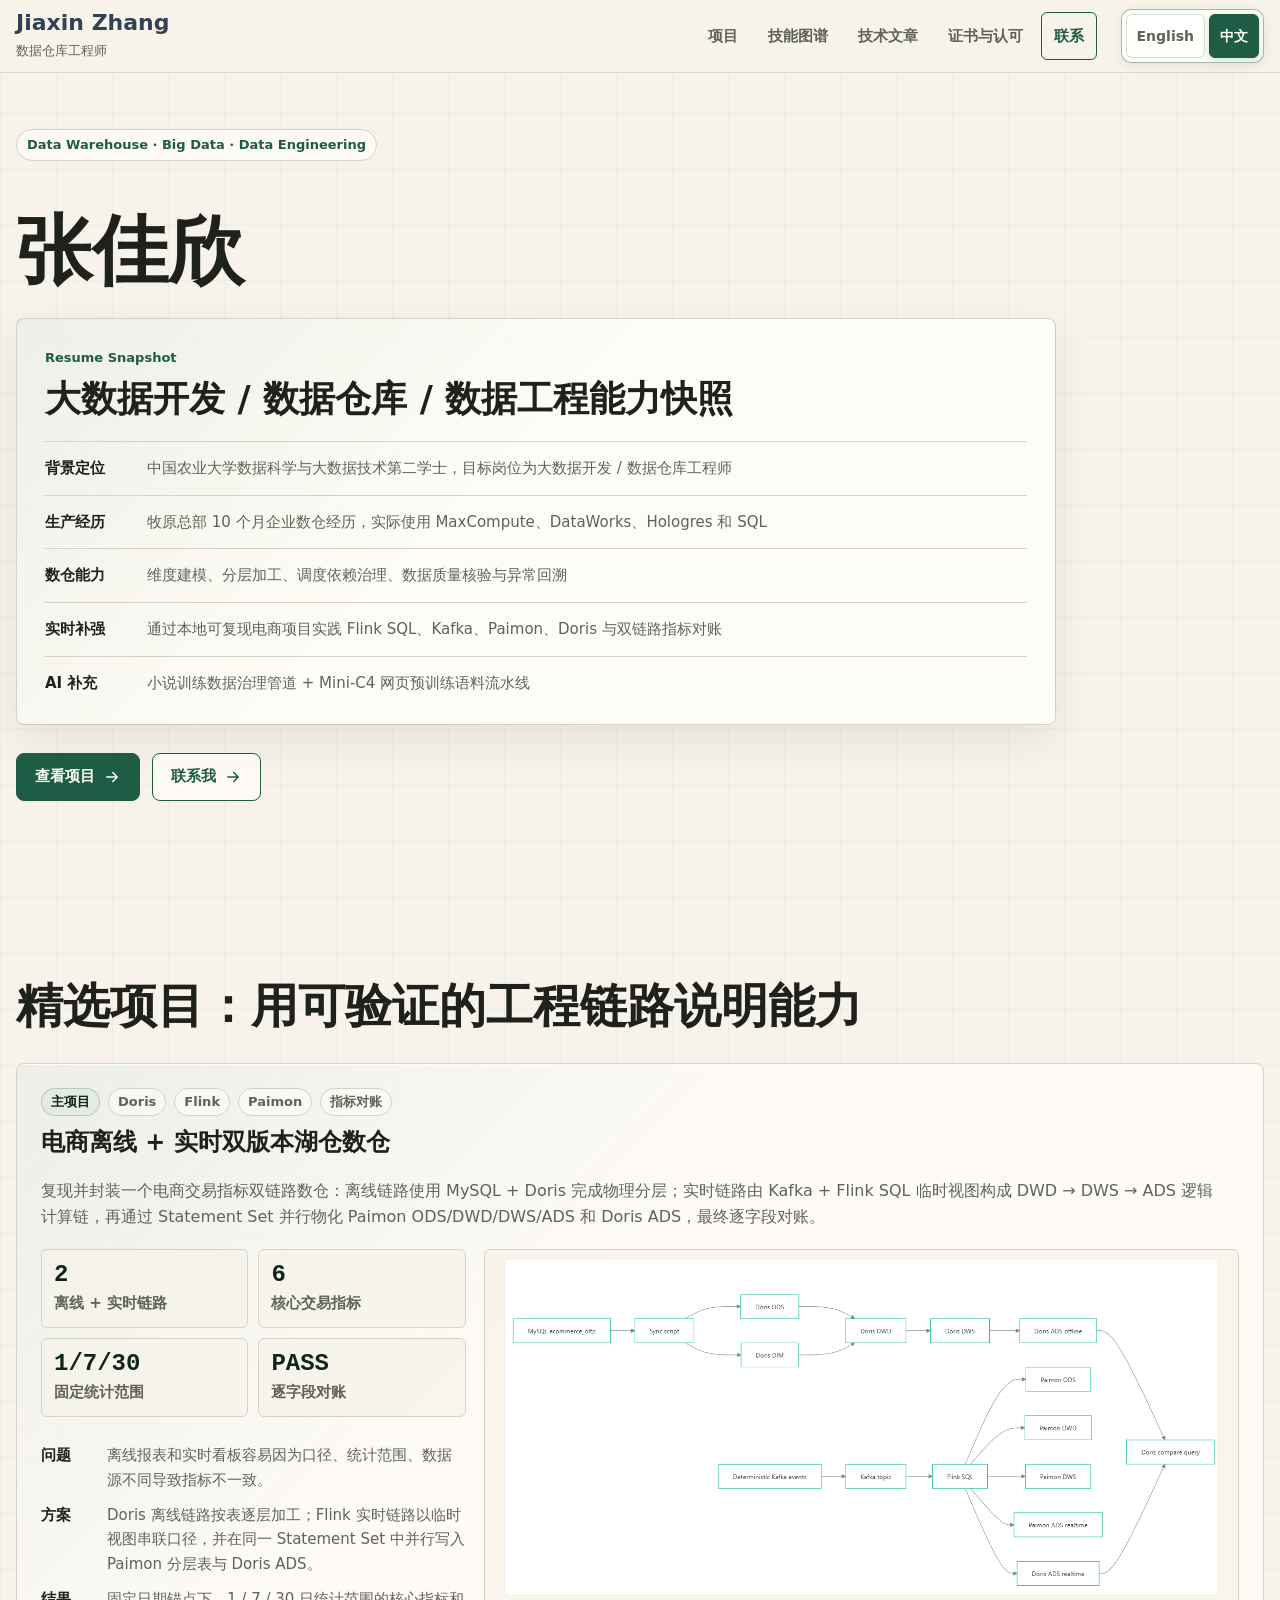
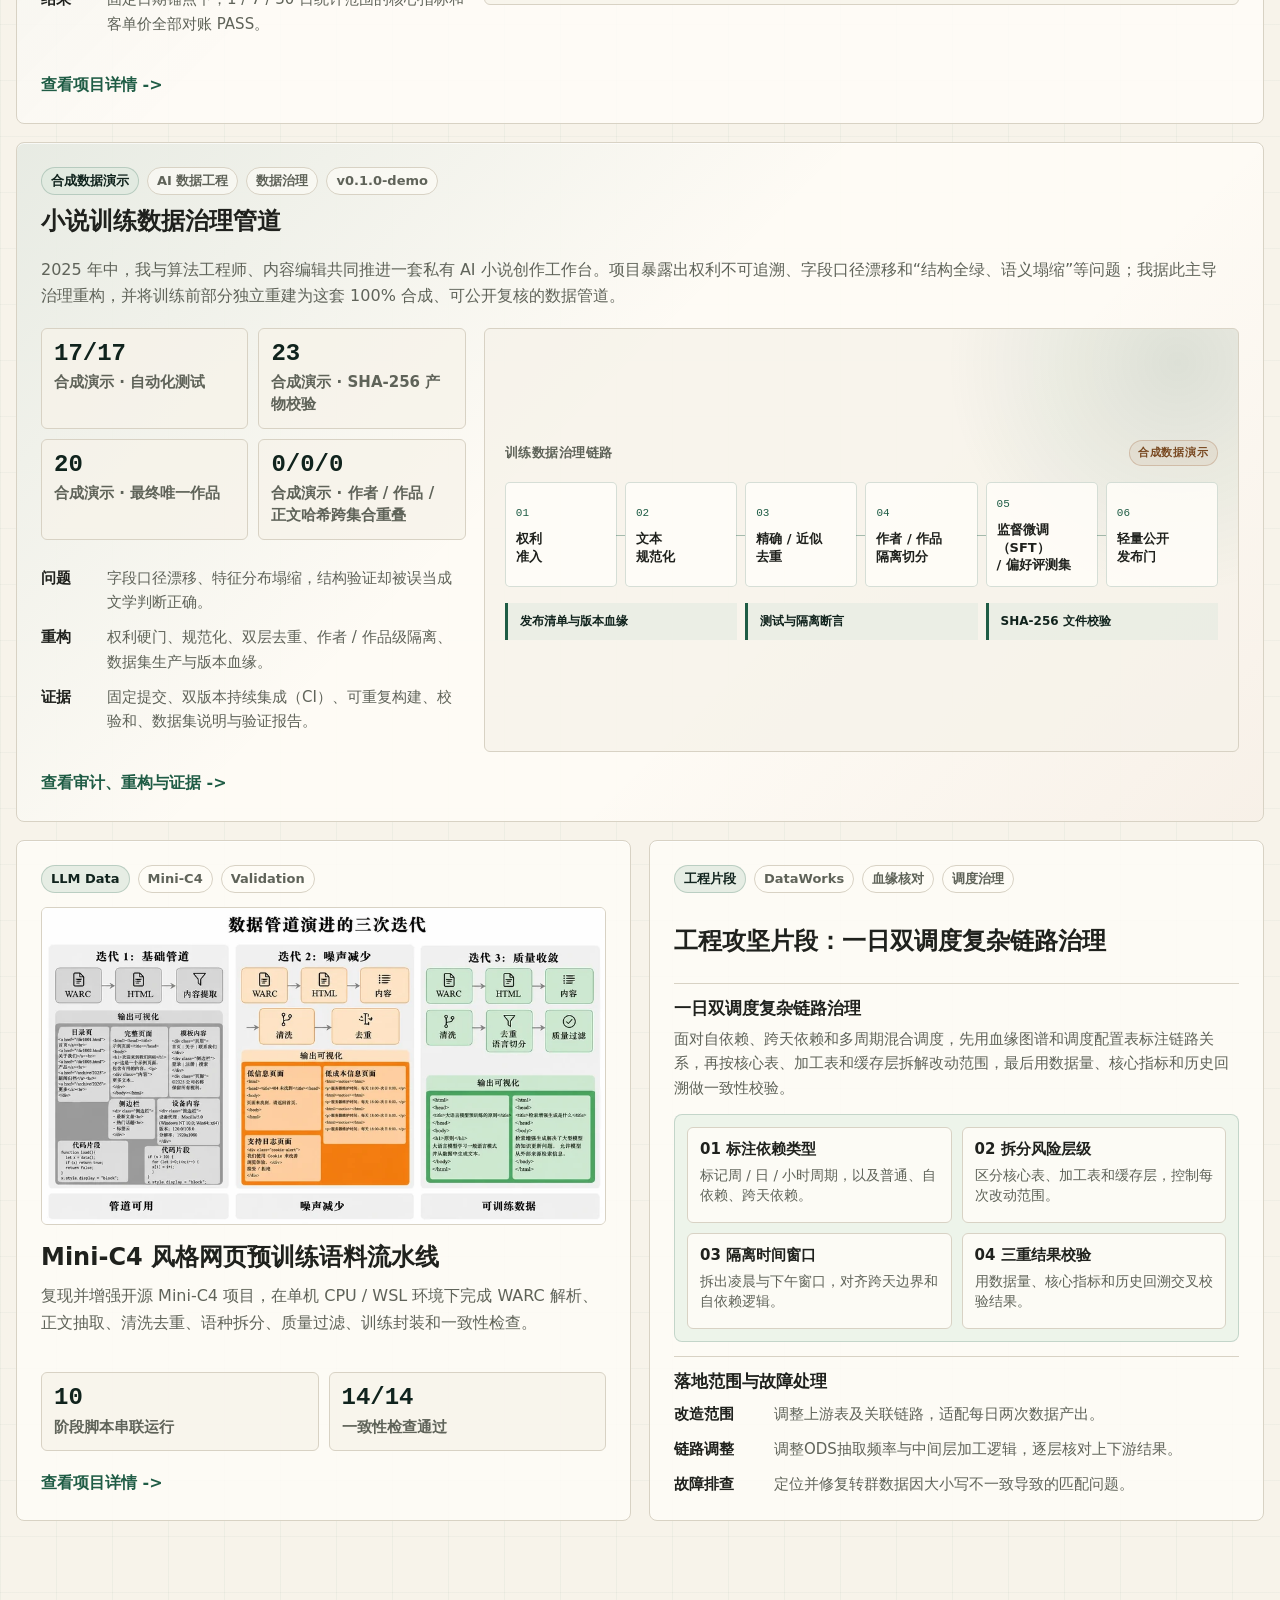
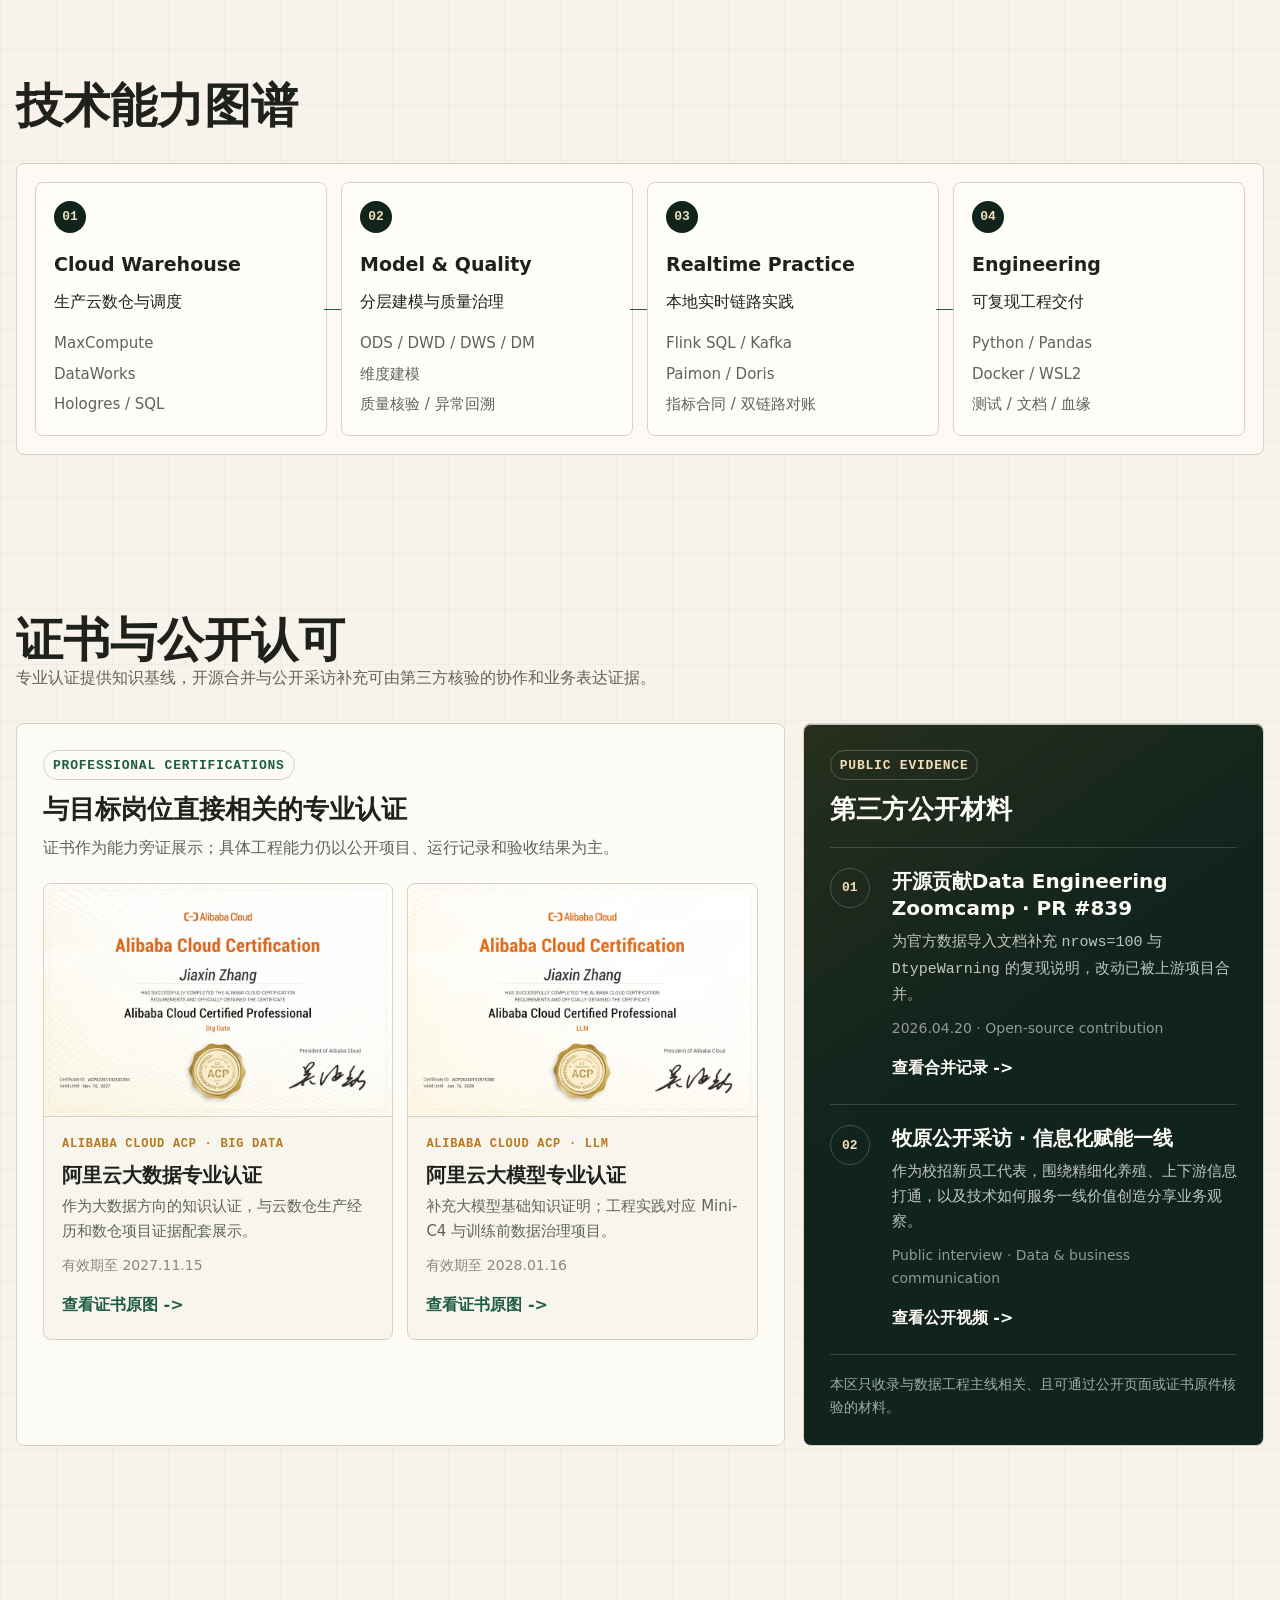
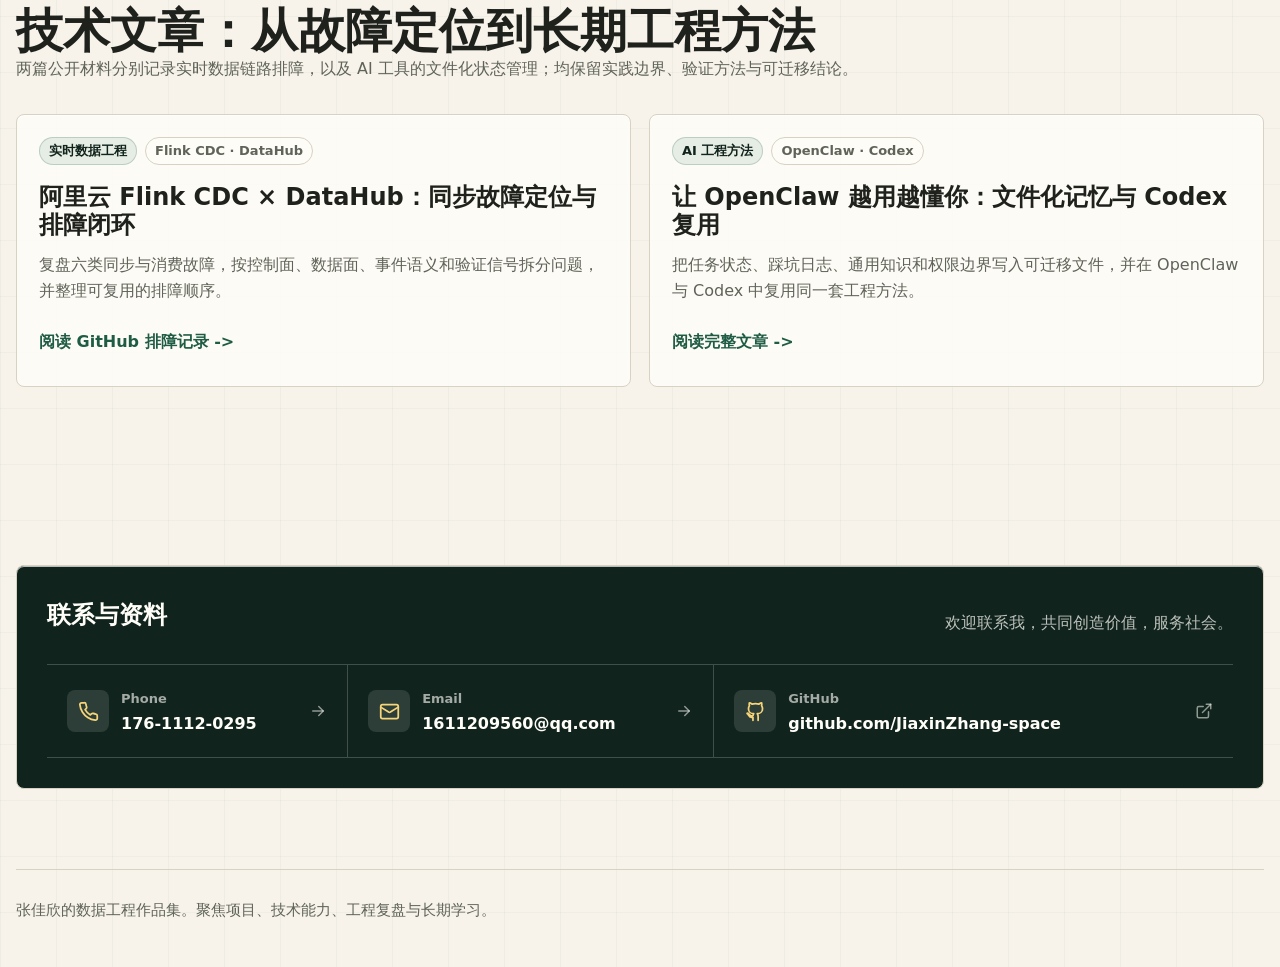
==== commit 9696a703: "fix: localize governed novel homepage card" ====
--- a/public/zh/index.html
+++ b/public/zh/index.html
@@ -1502,7 +1502,7 @@
         <a class="brand" href="#top" aria-label="返回首页">
           <span>
             <span class="brand-name">Jiaxin Zhang</span>
-            <small>Data Warehouse Engineer</small>
+            <small>数据仓库工程师</small>
           </span>
         </a>
         <div class="nav-links">
@@ -1547,7 +1547,7 @@
               </li>
               <li>
                 <strong>AI 补充</strong>
-                <span>Governed Novel 合成数据治理管道 + Mini-C4 网页预训练语料流水线</span>
+                <span>小说训练数据治理管道 + Mini-C4 网页预训练语料流水线</span>
               </li>
             </ul>
           </div>
@@ -1613,45 +1613,45 @@
           <article class="project-card featured novel-featured">
             <div class="project-featured-intro">
               <div class="project-topline">
-                <span class="pill strong">SYNTHETIC DEMO</span>
-                <span class="pill">AI Data Engineering</span>
-                <span class="pill">Data Governance</span>
+                <span class="pill strong">合成数据演示</span>
+                <span class="pill">AI 数据工程</span>
+                <span class="pill">数据治理</span>
                 <span class="pill">v0.1.0-demo</span>
               </div>
-              <h3>Governed Novel Data Pipeline</h3>
+              <h3>小说训练数据治理管道</h3>
               <p>
                 2025 年中，我与算法工程师、内容编辑共同推进一套私有 AI 小说创作工作台。项目暴露出权利不可追溯、字段口径漂移和“结构全绿、语义塌缩”等问题；我据此主导治理重构，并将训练前部分独立重建为这套 100% 合成、可公开复核的数据管道。
               </p>
             </div>
             <div class="project-featured-body">
               <div class="project-featured-copy">
-                <div class="project-metrics" aria-label="Governed Novel 合成演示指标">
-                  <div class="project-metric"><strong>17/17</strong><span>SYNTHETIC DEMO · 自动化测试</span></div>
-                  <div class="project-metric"><strong>23</strong><span>SYNTHETIC DEMO · SHA-256 产物校验</span></div>
-                  <div class="project-metric"><strong>20</strong><span>SYNTHETIC DEMO · 最终唯一作品</span></div>
-                  <div class="project-metric"><strong>0/0/0</strong><span>SYNTHETIC DEMO · 作者 / 作品 / 正文哈希跨集合重叠</span></div>
+                <div class="project-metrics" aria-label="小说训练数据治理管道合成演示指标">
+                  <div class="project-metric"><strong>17/17</strong><span>合成演示 · 自动化测试</span></div>
+                  <div class="project-metric"><strong>23</strong><span>合成演示 · SHA-256 产物校验</span></div>
+                  <div class="project-metric"><strong>20</strong><span>合成演示 · 最终唯一作品</span></div>
+                  <div class="project-metric"><strong>0/0/0</strong><span>合成演示 · 作者 / 作品 / 正文哈希跨集合重叠</span></div>
                 </div>
                 <ul class="project-list">
                   <li><strong>问题</strong><span>字段口径漂移、特征分布塌缩，结构验证却被误当成文学判断正确。</span></li>
                   <li><strong>重构</strong><span>权利硬门、规范化、双层去重、作者 / 作品级隔离、数据集生产与版本血缘。</span></li>
-                  <li><strong>证据</strong><span>固定提交、双版本 CI、可重复构建、校验和、Dataset Card 与验证报告。</span></li>
+                  <li><strong>证据</strong><span>固定提交、双版本持续集成（CI）、可重复构建、校验和、数据集说明与验证报告。</span></li>
                 </ul>
               </div>
-              <figure class="novel-home-visual" aria-label="Governed Novel 数据治理管道缩略流程图">
+              <figure class="novel-home-visual" aria-label="小说训练数据治理管道缩略流程图">
                 <figcaption>
-                  <span>TRAINING-DATA CONTROL PLANE</span>
-                  <span class="synthetic-mark">SYNTHETIC DEMO</span>
+                  <span>训练数据治理链路</span>
+                  <span class="synthetic-mark">合成数据演示</span>
                 </figcaption>
                 <div class="novel-mini-flow">
                   <div class="novel-mini-step"><small>01</small><strong>权利<br>准入</strong></div>
                   <div class="novel-mini-step"><small>02</small><strong>文本<br>规范化</strong></div>
                   <div class="novel-mini-step"><small>03</small><strong>精确 / 近似<br>去重</strong></div>
                   <div class="novel-mini-step"><small>04</small><strong>作者 / 作品<br>隔离切分</strong></div>
-                  <div class="novel-mini-step"><small>05</small><strong>SFT / 偏好<br>评测集</strong></div>
+                  <div class="novel-mini-step"><small>05</small><strong>监督微调（SFT）<br>/ 偏好评测集</strong></div>
                   <div class="novel-mini-step"><small>06</small><strong>轻量公开<br>发布门</strong></div>
                 </div>
                 <div class="novel-mini-controls">
-                  <div class="novel-mini-control">Manifest 与版本血缘</div>
+                  <div class="novel-mini-control">发布清单与版本血缘</div>
                   <div class="novel-mini-control">测试与隔离断言</div>
                   <div class="novel-mini-control">SHA-256 文件校验</div>
                 </div>
